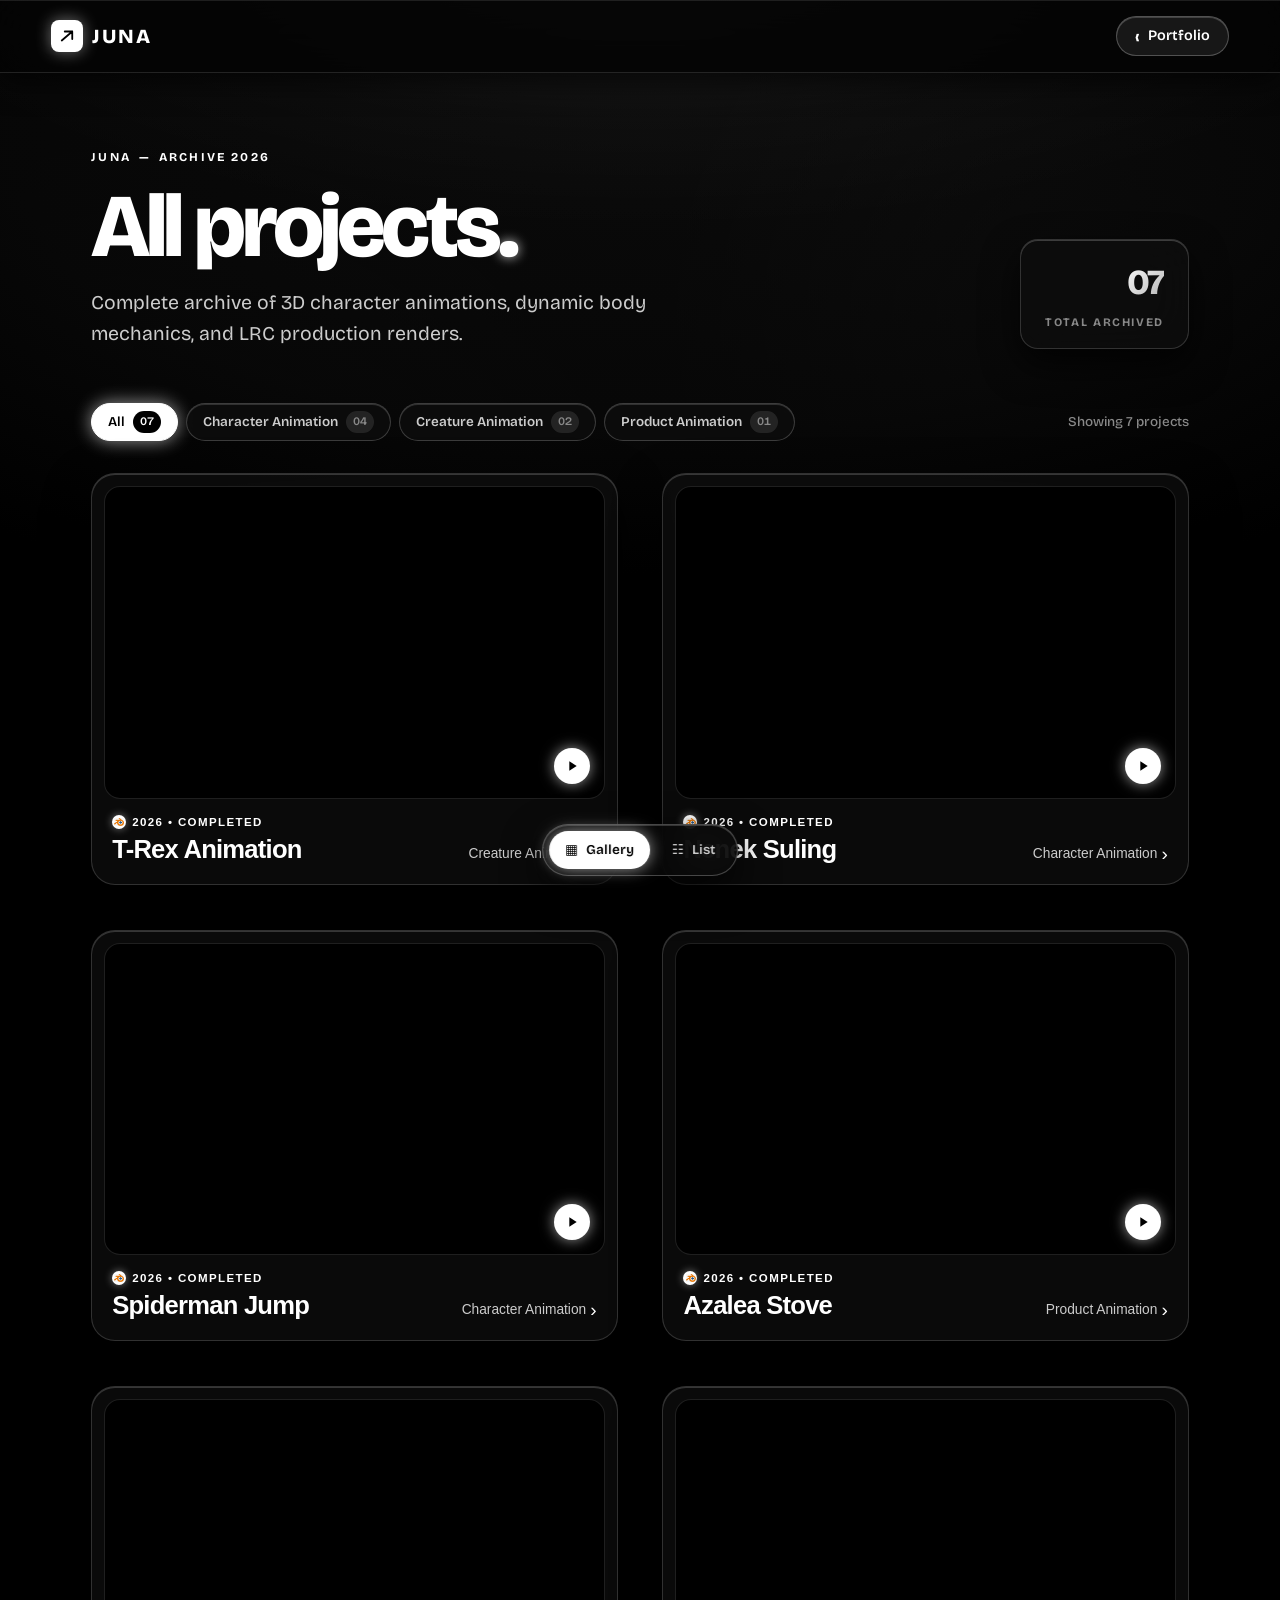
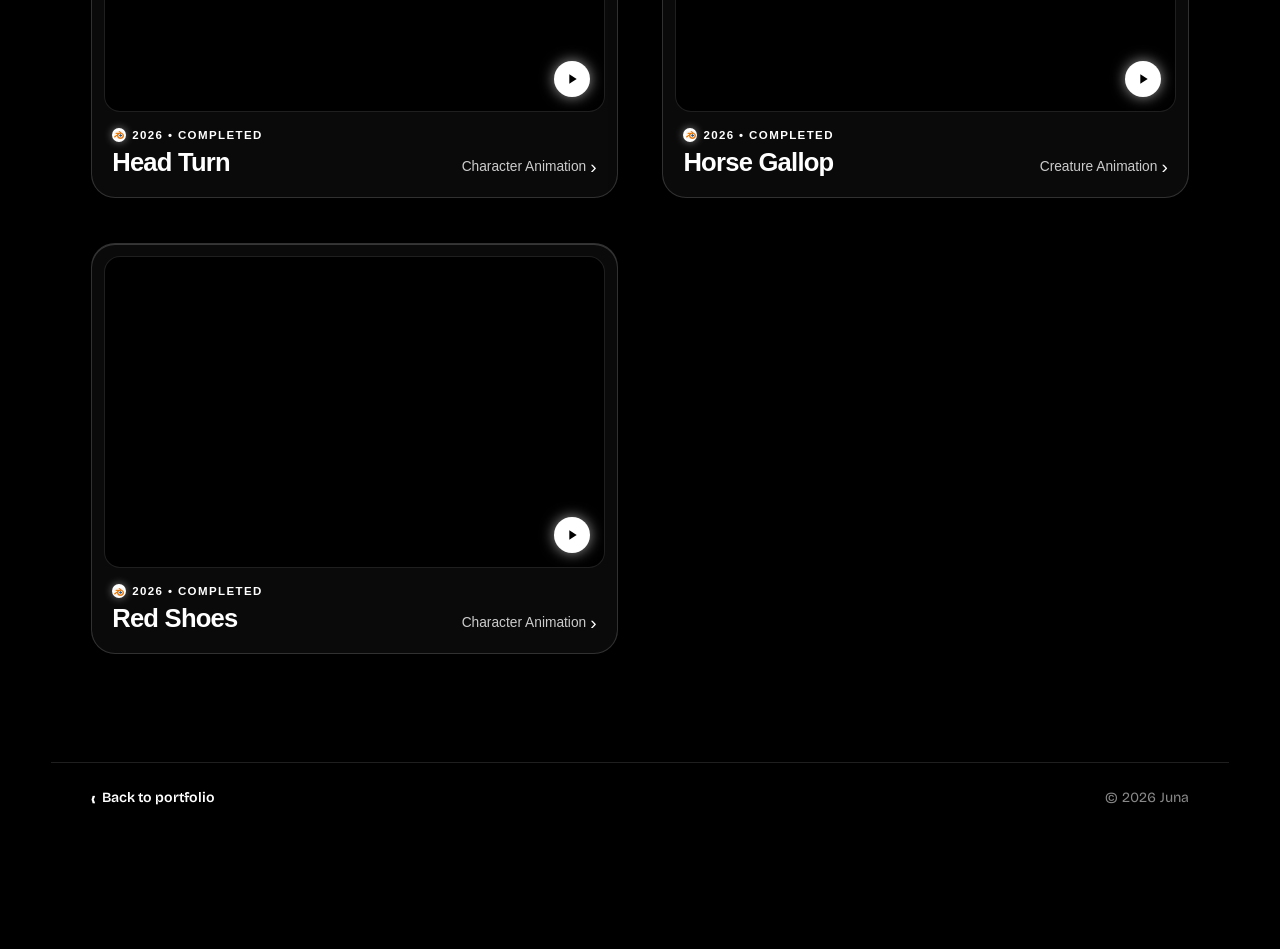
==== all-project.html @ 81e808f2 "Upload portfolio website" ====
<!DOCTYPE html>
<html lang="en">
<head>
<meta charset="utf-8">
<meta name="viewport" content="width=device-width, initial-scale=1, viewport-fit=cover">
<title>All Projects — Juna (3D Animator & LRC)</title>
<meta name="color-scheme" content="dark">
<meta name="description" content="Complete archive of 3D character animation and render projects by Juna.">
<link rel="icon" type="image/svg+xml" href="assets/favicon.svg">
<link rel="preconnect" href="https://fonts.googleapis.com">
<link rel="stylesheet" href="https://fonts.googleapis.com/css2?family=Bricolage+Grotesque:opsz,wght@12..96,300..800&display=swap">
<link rel="stylesheet" href="css/style.css">
<link rel="stylesheet" href="css/projects.css">
</head>
<body class="projects-page">
<nav class="archive-nav"><div class="wrap">
  <a class="logo" href="index.html">
    <span class="logo-mark" aria-hidden="true">
      <svg viewBox="0 0 24 24" width="18" height="18" fill="none" stroke="currentColor" stroke-width="2.4" stroke-linecap="round"><path d="M5 18L19 6M19 6H9M19 6V16"/></svg>
    </span>
    <span class="logo-text">JUNA</span>
  </a>
  <a class="archive-back" href="index.html#karya"><span class="back-arrow" aria-hidden="true">‹</span> Portfolio</a>
</div></nav>

<main class="archive-main wrap">
  <header class="archive-heading">
    <div class="archive-heading-copy">
      <p class="archive-eyebrow">JUNA <span>—</span> ARCHIVE 2026</p>
      <h1>All projects<span class="archive-period">.</span></h1>
      <p class="archive-description">Complete archive of 3D character animations, dynamic body mechanics, and LRC production renders.</p>
    </div>
    <p class="archive-total"><strong data-project-total>07</strong><span>TOTAL ARCHIVED</span></p>
  </header>

  <div class="project-toolbar">
    <div class="project-filters" role="group" aria-label="Filter projects">
      <button class="filter-option" type="button" data-filter="all" aria-pressed="true">All <span data-filter-count="all">07</span></button>
      <button class="filter-option" type="button" data-filter="character-animation" aria-pressed="false">Character Animation <span data-filter-count="character-animation">04</span></button>
      <button class="filter-option" type="button" data-filter="creature-animation" aria-pressed="false">Creature Animation <span data-filter-count="creature-animation">02</span></button>
      <button class="filter-option" type="button" data-filter="product-animation" aria-pressed="false">Product Animation <span data-filter-count="product-animation">01</span></button>
    </div>
    <p class="filter-result" aria-live="polite">Showing 7 projects</p>
  </div>

  <section class="project-gallery" aria-label="All projects">
    <button class="gallery-card art-one" type="button"
      data-title="T-Rex Animation" data-category="Creature Animation" data-year="2026" data-status="completed"
      data-description="A T-Rex creature animation study built without motion paths, emphasizing weight, momentum, and heavy creature locomotion."
      data-role="Creature Animation" data-video="assets/videos/Trex render.mp4" data-video-viewport="assets/videos/trex render viewport.mp4" data-source="">
      <span class="gallery-art" aria-hidden="true">
        <video class="gallery-video" src="assets/videos/Trex render.mp4" muted loop playsinline preload="metadata"></video>
        <span class="gallery-play-badge"><svg viewBox="0 0 24 24" width="16" height="16" fill="currentColor"><path d="M8 5v14l11-7z"/></svg></span>
      </span>
      <span class="gallery-card-info">
        <span class="gallery-card-number"><span class="status-dot"></span> 2026 &bull; COMPLETED</span>
        <span class="gallery-card-title">T-Rex Animation</span>
        <span class="gallery-card-type">Creature Animation <span class="card-arrow" aria-hidden="true">›</span></span>
      </span>
    </button>

    <button class="gallery-card art-two" type="button"
      data-title="Nenek Suling" data-category="Character Animation" data-year="2026" data-status="completed"
      data-description="A fully rendered character animation project featuring Nenek Suling, highlighting subtle musical performance, hand fingerings, and expressive facial staging."
      data-role="Character Animation" data-video="assets/videos/nenek render.mp4" data-video-viewport="assets/videos/nenek render viewport.mp4" data-source="">
      <span class="gallery-art" aria-hidden="true">
        <video class="gallery-video" src="assets/videos/nenek render.mp4" muted loop playsinline preload="metadata"></video>
        <span class="gallery-play-badge"><svg viewBox="0 0 24 24" width="16" height="16" fill="currentColor"><path d="M8 5v14l11-7z"/></svg></span>
      </span>
      <span class="gallery-card-info">
        <span class="gallery-card-number"><span class="status-dot"></span> 2026 &bull; COMPLETED</span>
        <span class="gallery-card-title">Nenek Suling</span>
        <span class="gallery-card-type">Character Animation <span class="card-arrow" aria-hidden="true">›</span></span>
      </span>
    </button>

    <button class="gallery-card art-three" type="button"
      data-title="Spiderman Jump" data-category="Character Animation" data-year="2026" data-status="completed"
      data-description="A dynamic character acrobatic sequence of Spiderman leaping through the air, focusing on apex suspension, anticipation, and high-impact landing arcs."
      data-role="Character Animation" data-video="assets/videos/spiderman render.mp4" data-video-viewport="assets/videos/spiderman render viewport.mp4" data-source="">
      <span class="gallery-art" aria-hidden="true">
        <video class="gallery-video" src="assets/videos/spiderman render.mp4" muted loop playsinline preload="metadata"></video>
        <span class="gallery-play-badge"><svg viewBox="0 0 24 24" width="16" height="16" fill="currentColor"><path d="M8 5v14l11-7z"/></svg></span>
      </span>
      <span class="gallery-card-info">
        <span class="gallery-card-number"><span class="status-dot"></span> 2026 &bull; COMPLETED</span>
        <span class="gallery-card-title">Spiderman Jump</span>
        <span class="gallery-card-type">Character Animation <span class="card-arrow" aria-hidden="true">›</span></span>
      </span>
    </button>

    <button class="gallery-card art-four" type="button"
      data-title="Azalea Stove" data-category="Product Animation" data-year="2026" data-status="completed"
      data-description="A cinematic product commercial animation for the Azalea stove, staged with dramatic studio lighting and premium material rendering."
      data-role="Product Animation &bull; Lighting" data-video="assets/videos/azalea kompor.mp4" data-video-viewport="" data-source="">
      <span class="gallery-art" aria-hidden="true">
        <video class="gallery-video" src="assets/videos/azalea kompor.mp4" muted loop playsinline preload="metadata"></video>
        <span class="gallery-play-badge"><svg viewBox="0 0 24 24" width="16" height="16" fill="currentColor"><path d="M8 5v14l11-7z"/></svg></span>
      </span>
      <span class="gallery-card-info">
        <span class="gallery-card-number"><span class="status-dot"></span> 2026 &bull; COMPLETED</span>
        <span class="gallery-card-title">Azalea Stove</span>
        <span class="gallery-card-type">Product Animation <span class="card-arrow" aria-hidden="true">›</span></span>
      </span>
    </button>

    <button class="gallery-card art-five" type="button"
      data-title="Head Turn" data-category="Character Animation" data-year="2026" data-status="completed"
      data-description="A stylized head-turn animation study focusing on eye darting, secondary facial motion, and natural anticipation."
      data-role="Character Animation" data-video="assets/videos/head turn.mp4" data-video-viewport="" data-source="">
      <span class="gallery-art" aria-hidden="true">
        <video class="gallery-video" src="assets/videos/head turn.mp4" muted loop playsinline preload="metadata"></video>
        <span class="gallery-play-badge"><svg viewBox="0 0 24 24" width="16" height="16" fill="currentColor"><path d="M8 5v14l11-7z"/></svg></span>
      </span>
      <span class="gallery-card-info">
        <span class="gallery-card-number"><span class="status-dot"></span> 2026 &bull; COMPLETED</span>
        <span class="gallery-card-title">Head Turn</span>
        <span class="gallery-card-type">Character Animation <span class="card-arrow" aria-hidden="true">›</span></span>
      </span>
    </button>

    <button class="gallery-card art-six" type="button"
      data-title="Horse Gallop" data-category="Creature Animation" data-year="2026" data-status="completed"
      data-description="A four-legged creature locomotion render of a galloping horse, examining footfall pacing, spine flexion, and muscle timing."
      data-role="Creature Animation" data-video="assets/videos/kuda render.mp4" data-video-viewport="" data-source="">
      <span class="gallery-art" aria-hidden="true">
        <video class="gallery-video" src="assets/videos/kuda render.mp4" muted loop playsinline preload="metadata"></video>
        <span class="gallery-play-badge"><svg viewBox="0 0 24 24" width="16" height="16" fill="currentColor"><path d="M8 5v14l11-7z"/></svg></span>
      </span>
      <span class="gallery-card-info">
        <span class="gallery-card-number"><span class="status-dot"></span> 2026 &bull; COMPLETED</span>
        <span class="gallery-card-title">Horse Gallop</span>
        <span class="gallery-card-type">Creature Animation <span class="card-arrow" aria-hidden="true">›</span></span>
      </span>
    </button>

    <button class="gallery-card art-seven" type="button"
      data-title="Red Shoes" data-category="Character Animation" data-year="2026" data-status="completed"
      data-description="A character performance animation of a girl in a red dress and shoes, polishing emotional posture, cloth drag, and weight shifts."
      data-role="Character Animation" data-video="assets/videos/red shoes.mp4" data-video-viewport="" data-source="">
      <span class="gallery-art" aria-hidden="true">
        <video class="gallery-video" src="assets/videos/red shoes.mp4" muted loop playsinline preload="metadata"></video>
        <span class="gallery-play-badge"><svg viewBox="0 0 24 24" width="16" height="16" fill="currentColor"><path d="M8 5v14l11-7z"/></svg></span>
      </span>
      <span class="gallery-card-info">
        <span class="gallery-card-number"><span class="status-dot"></span> 2026 &bull; COMPLETED</span>
        <span class="gallery-card-title">Red Shoes</span>
        <span class="gallery-card-type">Character Animation <span class="card-arrow" aria-hidden="true">›</span></span>
      </span>
    </button>
  </section>

  <section class="project-list" aria-label="Projects in list view">
    <button class="project-row" type="button"
      data-title="T-Rex Animation" data-category="Creature Animation" data-year="2026" data-status="completed"
      data-description="A T-Rex creature animation study built without motion paths, emphasizing weight, momentum, and heavy creature locomotion."
      data-role="Creature Animation" data-video="assets/videos/Trex render.mp4" data-video-viewport="assets/videos/trex render viewport.mp4" data-source="">
      <span class="project-info"><span class="project-title">T-Rex Animation</span><span class="project-subtitle"><span class="status-dot"></span>Creature Animation &bull; 2026 &bull; Completed</span></span>
      <span class="project-open" aria-hidden="true">›</span>
    </button>
    <button class="project-row" type="button"
      data-title="Nenek Suling" data-category="Character Animation" data-year="2026" data-status="completed"
      data-description="A fully rendered character animation project featuring Nenek Suling, highlighting subtle musical performance, hand fingerings, and expressive facial staging."
      data-role="Character Animation" data-video="assets/videos/nenek render.mp4" data-video-viewport="assets/videos/nenek render viewport.mp4" data-source="">
      <span class="project-info"><span class="project-title">Nenek Suling</span><span class="project-subtitle"><span class="status-dot"></span>Character Animation &bull; 2026 &bull; Completed</span></span>
      <span class="project-open" aria-hidden="true">›</span>
    </button>
    <button class="project-row" type="button"
      data-title="Spiderman Jump" data-category="Character Animation" data-year="2026" data-status="completed"
      data-description="A dynamic character acrobatic sequence of Spiderman leaping through the air, focusing on apex suspension, anticipation, and high-impact landing arcs."
      data-role="Character Animation" data-video="assets/videos/spiderman render.mp4" data-video-viewport="assets/videos/spiderman render viewport.mp4" data-source="">
      <span class="project-info"><span class="project-title">Spiderman Jump</span><span class="project-subtitle"><span class="status-dot"></span>Character Animation &bull; 2026 &bull; Completed</span></span>
      <span class="project-open" aria-hidden="true">›</span>
    </button>
    <button class="project-row" type="button"
      data-title="Azalea Stove" data-category="Product Animation" data-year="2026" data-status="completed"
      data-description="A cinematic product commercial animation for the Azalea stove, staged with dramatic studio lighting and premium material rendering."
      data-role="Product Animation &bull; Lighting" data-video="assets/videos/azalea kompor.mp4" data-video-viewport="" data-source="">
      <span class="project-info"><span class="project-title">Azalea Stove</span><span class="project-subtitle"><span class="status-dot"></span>Product Animation &bull; 2026 &bull; Completed</span></span>
      <span class="project-open" aria-hidden="true">›</span>
    </button>
    <button class="project-row" type="button"
      data-title="Head Turn" data-category="Character Animation" data-year="2026" data-status="completed"
      data-description="A stylized head-turn animation study focusing on eye darting, secondary facial motion, and natural anticipation."
      data-role="Character Animation" data-video="assets/videos/head turn.mp4" data-video-viewport="" data-source="">
      <span class="project-info"><span class="project-title">Head Turn</span><span class="project-subtitle"><span class="status-dot"></span>Character Animation &bull; 2026 &bull; Completed</span></span>
      <span class="project-open" aria-hidden="true">›</span>
    </button>
    <button class="project-row" type="button"
      data-title="Horse Gallop" data-category="Creature Animation" data-year="2026" data-status="completed"
      data-description="A four-legged creature locomotion render of a galloping horse, examining footfall pacing, spine flexion, and muscle timing."
      data-role="Creature Animation" data-video="assets/videos/kuda render.mp4" data-video-viewport="" data-source="">
      <span class="project-info"><span class="project-title">Horse Gallop</span><span class="project-subtitle"><span class="status-dot"></span>Creature Animation &bull; 2026 &bull; Completed</span></span>
      <span class="project-open" aria-hidden="true">›</span>
    </button>
    <button class="project-row" type="button"
      data-title="Red Shoes" data-category="Character Animation" data-year="2026" data-status="completed"
      data-description="A character performance animation of a girl in a red dress and shoes, polishing emotional posture, cloth drag, and weight shifts."
      data-role="Character Animation" data-video="assets/videos/red shoes.mp4" data-video-viewport="" data-source="">
      <span class="project-info"><span class="project-title">Red Shoes</span><span class="project-subtitle"><span class="status-dot"></span>Character Animation &bull; 2026 &bull; Completed</span></span>
      <span class="project-open" aria-hidden="true">›</span>
    </button>
  </section>

  <footer class="archive-footer">
    <a href="index.html"><span class="back-arrow" aria-hidden="true">‹</span> Back to portfolio</a>
    <span>&copy; 2026 Juna</span>
  </footer>
</main>

<div class="view-switch" role="group" aria-label="Project view">
  <button type="button" class="view-option" data-view="gallery" aria-pressed="true" aria-label="Gallery view"><span aria-hidden="true">▦</span><span>Gallery</span></button>
  <button type="button" class="view-option" data-view="list" aria-pressed="false" aria-label="List view"><span aria-hidden="true">☷</span><span>List</span></button>
</div>

<dialog class="project-dialog" aria-labelledby="dialog-title">
  <div class="dialog-shell">
    <div class="dialog-topbar">
      <span class="dialog-label"><span class="status-dot"></span> PROJECT DETAILS</span>
      <button class="dialog-close" type="button" aria-label="Close project details">Close <span aria-hidden="true">×</span></button>
    </div>
    <div class="dialog-art" aria-label="Project artwork">
      <div class="dialog-view-toggle" role="group" aria-label="Preview render type" hidden>
        <button class="dialog-view-option" type="button" data-render-view="final" aria-pressed="true">Final render</button>
        <button class="dialog-view-option" type="button" data-render-view="viewport" aria-pressed="false">Viewport</button>
      </div>
      <video class="dialog-video" controls playsinline hidden></video>
      <img class="dialog-image" alt="" hidden>
      <div class="dialog-art-placeholder"><span>ARTWORK<br>PREVIEW</span></div>
    </div>
    <div class="dialog-content">
      <div>
        <p class="dialog-meta"></p>
        <h2 id="dialog-title"></h2>
        <p class="dialog-description"></p>
      </div>
      <div class="dialog-role-wrap"><span>ROLE / FOCUS</span><p class="dialog-role"></p></div>
    </div>
    <div class="dialog-actions">
      <a class="btn dialog-source" href="" target="_blank" rel="noopener noreferrer" hidden>View source <span aria-hidden="true">↗</span></a>
      <span class="dialog-source-unavailable">Source file private / NDA</span>
    </div>
  </div>
</dialog>

<script src="js/projects.js"></script>
</body>
</html>
---- css/style.css ----
/* ==========================================================================
   DESIGN SYSTEM & COLOR PALETTE — MONOCHROME BLACK & PURE WHITE
   ========================================================================== */

:root {
  /* Core Canvas — Deep Pure Black & Charcoal Surfaces */
  --bg-deep: #000000;
  --bg-base: #060606;
  --bg-surface: #0c0c0c;
  --bg-elevated: #141414;

  /* High-Contrast Whites */
  --fg: #ffffff;
  --fg-ice: #f4f4f4;
  --fg-soft: #cccccc;
  --mute: #888888;
  --mute-dim: #444444;

  /* Glassmorphism & Crisp White Borders */
  --card-bg: rgba(14, 14, 14, 0.75);
  --card-hover: rgba(22, 22, 22, 0.88);
  --card-border: rgba(255, 255, 255, 0.16);
  --card-border-hover: rgba(255, 255, 255, 0.65);
  --line: rgba(255, 255, 255, 0.12);
  --line-strong: rgba(255, 255, 255, 0.3);
  --glass-blur: blur(20px);

  /* Primary Accent — Pure White & Obsidian Inversion */
  --primary: #ffffff;
  --primary-fg: #000000;
  --primary-hover: #e0e0e0;
  --white-glow: rgba(255, 255, 255, 0.5);

  box-sizing: border-box;
  padding-top: env(safe-area-inset-top, 0px);
  padding-bottom: env(safe-area-inset-bottom, 0px);
  color-scheme: dark;
}

html {
  scroll-padding-top: env(safe-area-inset-top, 0px);
  scroll-behavior: smooth;
  background-color: var(--bg-deep);
}

*, *::before, *::after {
  box-sizing: inherit;
  margin: 0;
}

body {
  background-color: #000000;
  background-image: 
    /* Ambient white radiance at top */
    radial-gradient(ellipse 85% 45% at 50% -8%, rgba(255, 255, 255, 0.12) 0%, rgba(255, 255, 255, 0.02) 48%, transparent 75%),
    /* Controlled deep graphite depth */
    radial-gradient(ellipse 90% 60% at 50% 15%, rgba(24, 24, 24, 0.4) 0%, rgba(8, 8, 8, 0.85) 55%, #000000 92%),
    /* Clean white ambient side flares */
    radial-gradient(circle at 82% 28%, rgba(255, 255, 255, 0.04) 0%, transparent 35%),
    radial-gradient(circle at 18% 68%, rgba(255, 255, 255, 0.03) 0%, transparent 40%);
  background-attachment: fixed;
  color: var(--fg);
  font-family: "Bricolage Grotesque", system-ui, -apple-system, "Segoe UI", Roboto, sans-serif;
  line-height: 1.55;
  overflow-x: hidden;
  -webkit-font-smoothing: antialiased;
}

a {
  color: inherit;
  text-decoration: none;
}

:focus-visible {
  outline: 2px solid #ffffff;
  outline-offset: 4px;
  border-radius: 6px;
}

.wrap {
  max-width: 1280px;
  margin: 0 auto;
  padding: 0 clamp(20px, 4vw, 52px);
}

body::before {
  content: "";
  position: fixed;
  inset: 0 0 auto;
  height: env(safe-area-inset-top, 0px);
  background: var(--bg-deep);
  z-index: 60;
}

/* ==========================================================================
   NAVIGATION BAR
   ========================================================================== */

nav {
  position: fixed;
  top: env(safe-area-inset-top, 0px);
  left: 0;
  right: 0;
  z-index: 50;
  padding: 18px 0;
  transition: background .35s ease, border-color .35s ease, padding .3s ease;
  border-bottom: 1px solid transparent;
}

nav.solid {
  background: rgba(4, 4, 4, 0.88);
  backdrop-filter: var(--glass-blur);
  -webkit-backdrop-filter: var(--glass-blur);
  border-color: var(--line);
  padding: 14px 0;
  box-shadow: 0 8px 30px rgba(0, 0, 0, 0.7), inset 0 1px 0 rgba(255, 255, 255, 0.1);
}

nav .wrap {
  display: flex;
  align-items: center;
  justify-content: space-between;
  gap: 20px;
}

.brand {
  display: flex;
  align-items: center;
  gap: 12px;
}

.logo {
  display: inline-flex;
  align-items: center;
  gap: 9px;
  font-weight: 800;
  font-size: 1.25rem;
  letter-spacing: .08em;
  color: #fff;
  transition: transform .2s ease, text-shadow .2s ease;
}

.logo:hover {
  text-shadow: 0 0 18px var(--white-glow);
  transform: scale(1.02);
}

.logo-mark {
  display: inline-flex;
  align-items: center;
  justify-content: center;
  width: 32px;
  height: 32px;
  border-radius: 8px;
  background: #ffffff;
  color: #000000;
  box-shadow: 0 0 16px rgba(255, 255, 255, 0.45);
}

.nav-taglines {
  display: flex;
  align-items: center;
  gap: 10px;
  font-size: .84rem;
  letter-spacing: .05em;
  color: var(--mute);
  text-transform: uppercase;
  font-weight: 600;
}

.nav-taglines .sep {
  color: #ffffff;
  opacity: .5;
}

.links {
  display: flex;
  align-items: center;
  gap: 24px;
  font-size: .94rem;
  font-weight: 500;
  color: var(--fg-soft);
}

.links a {
  display: inline-flex;
  align-items: center;
  gap: 4px;
  padding: 6px 4px;
  transition: color .2s, transform .2s;
}

.links a:hover {
  color: #fff;
  transform: translateY(-1px);
}

.nav-arrow {
  color: #ffffff;
  opacity: .75;
  font-size: 1.15rem;
  line-height: 1;
  transition: transform .2s ease, opacity .2s;
}

.links a:hover .nav-arrow {
  transform: translateX(3px);
  opacity: 1;
}

/* Base Pill Button */
.btn {
  display: inline-flex;
  align-items: center;
  justify-content: center;
  gap: 8px;
  padding: 10px 22px;
  border-radius: 999px;
  border: 1px solid var(--card-border);
  background: rgba(255, 255, 255, 0.08);
  backdrop-filter: blur(12px);
  -webkit-backdrop-filter: blur(12px);
  font-weight: 600;
  font-size: .92rem;
  color: #fff;
  cursor: pointer;
  box-shadow: inset 0 1px 0 rgba(255, 255, 255, 0.2);
  transition: all .25s cubic-bezier(.2, .8, .2, 1);
}

.btn:hover {
  background: #ffffff;
  border-color: #ffffff;
  color: #000000;
  box-shadow: 0 0 20px rgba(255, 255, 255, 0.5);
  transform: translateY(-2px);
}

.btn.solid {
  background: #ffffff;
  border: 1px solid #ffffff;
  color: #000000;
  font-weight: 700;
  box-shadow: 0 4px 18px rgba(255, 255, 255, 0.35);
}

.btn.solid:hover {
  background: #e4e4e4;
  border-color: #ffffff;
  color: #000000;
  box-shadow: 0 0 26px rgba(255, 255, 255, 0.7);
}

.btn-arrow {
  font-size: 1.15rem;
  line-height: 1;
  color: inherit;
  transition: transform .2s ease;
}

.btn:hover .btn-arrow {
  transform: translateX(4px);
}

/* Contact Nav Button */
.btn.contact-btn {
  background: #ffffff;
  border: 1px solid #ffffff;
  color: #000000;
  font-weight: 700;
  box-shadow: 0 4px 16px rgba(255, 255, 255, 0.3);
}

.btn.contact-btn:hover {
  background: #e6e6e6;
  border-color: #ffffff;
  color: #000000;
  box-shadow: 0 0 22px rgba(255, 255, 255, 0.7);
}

@media(max-width: 900px) {
  .nav-taglines { display: none; }
}

@media(max-width: 760px) {
  .links { display: none; }
  .btn.contact-btn { padding: 8px 16px; font-size: .85rem; }
}

/* ==========================================================================
   HERO SECTION — HIGH-CONTRAST MONOCHROME WITH FULL WHITE TITLE
   ========================================================================== */

.hero {
  min-height: 100svh;
  display: flex;
  align-items: center;
  position: relative;
  padding: 130px 0 80px;
  overflow: hidden;
}

/* Ambient Monochrome Glow & White Speed Streaks */
.hero-backdrop {
  position: absolute;
  inset: 0;
  pointer-events: none;
  z-index: 1;
  overflow: hidden;
}

.hero-radial-glow {
  position: absolute;
  top: 15%;
  left: 35%;
  width: 55vw;
  height: 55vw;
  max-width: 750px;
  max-height: 750px;
  border-radius: 50%;
  background: radial-gradient(circle, rgba(255, 255, 255, 0.08) 0%, rgba(40, 40, 40, 0.15) 38%, transparent 70%);
  filter: blur(45px);
  transform: translate(-30%, -20%);
  animation: heroGlowPulse 8s ease-in-out infinite alternate;
}

@keyframes heroGlowPulse {
  0% { transform: translate(-30%, -20%) scale(0.95); opacity: 0.8; }
  100% { transform: translate(-25%, -15%) scale(1.1); opacity: 1; }
}

.hero-motion-streak {
  position: absolute;
  border-radius: 999px;
  pointer-events: none;
}

.streak-a {
  top: 25%;
  left: -10%;
  width: 120%;
  height: 130px;
  transform: rotate(-10deg);
  background: linear-gradient(90deg, transparent, rgba(255, 255, 255, 0.28), rgba(255, 255, 255, 0.08), transparent);
  filter: blur(14px);
  opacity: .6;
}

.streak-b {
  bottom: 22%;
  left: -5%;
  width: 110%;
  height: 80px;
  transform: rotate(-6deg);
  background: linear-gradient(90deg, transparent, rgba(255, 255, 255, 0.2), rgba(255, 255, 255, 0.05), transparent);
  filter: blur(10px);
  opacity: .45;
}

.hero-wrap {
  position: relative;
  z-index: 3;
  width: 100%;
  display: grid;
  grid-template-columns: minmax(0, 1.25fr) minmax(0, .85fr);
  gap: clamp(30px, 5vw, 64px);
  align-items: center;
}

/* Left Hero Glass Card */
.hero-card {
  position: relative;
  border: 1px solid var(--card-border);
  background: var(--card-bg);
  backdrop-filter: var(--glass-blur);
  -webkit-backdrop-filter: var(--glass-blur);
  border-radius: 28px;
  padding: clamp(28px, 4.5vw, 48px);
  box-shadow: 0 24px 60px rgba(0, 0, 0, 0.85), inset 0 1px 0 rgba(255, 255, 255, 0.22);
}

.hero-eyebrow {
  display: inline-flex;
  align-items: center;
  gap: 10px;
  font-size: .78rem;
  font-weight: 700;
  letter-spacing: .16em;
  color: #ffffff;
  text-transform: uppercase;
  margin-bottom: 20px;
  padding: 6px 14px;
  border-radius: 999px;
  background: rgba(255, 255, 255, 0.08);
  border: 1px solid rgba(255, 255, 255, 0.25);
  box-shadow: inset 0 1px 0 rgba(255, 255, 255, 0.18);
}

.pulse-dot,
.status-indicator,
.status-dot,
.blender-icon {
  display: inline-block;
  width: 17px;
  height: 17px;
  border-radius: 50%;
  background-color: #ffffff;
  background-image: url('../assets/images/profile/blender-logo.jpeg');
  background-size: 80% auto;
  background-position: center;
  background-repeat: no-repeat;
  border: 1px solid rgba(255, 255, 255, 0.6);
  box-shadow: 0 0 10px rgba(255, 255, 255, 0.45);
  vertical-align: middle;
  flex-shrink: 0;
}

.pulse-dot {
  width: 18px;
  height: 18px;
  animation: pulseBlender 2.6s infinite ease-in-out;
}

@keyframes pulseBlender {
  0%, 100% { transform: scale(1); box-shadow: 0 0 8px rgba(255, 255, 255, 0.4); }
  50% { transform: scale(1.15); box-shadow: 0 0 16px rgba(255, 255, 255, 0.85); }
}

/* Main Hero Title — FULL PURE WHITE (No blue gradient!) */
h1.hero-heading,
.hero-title {
  font-size: clamp(2.4rem, 5.2vw, 4.6rem);
  font-weight: 800;
  line-height: 1.05;
  letter-spacing: -.045em;
  color: #ffffff !important;
  margin-bottom: 18px;
}

.hero-title .row {
  display: block;
  overflow: hidden;
  padding-bottom: .06em;
}

.hero-title .row span {
  display: inline-block;
  color: #ffffff !important;
  transform: translateY(110%);
  animation: rise 1.1s cubic-bezier(.2, .8, .15, 1) forwards;
}

.hero-title .row:nth-child(2) span {
  animation-delay: .12s;
  color: #ffffff !important;
}

.hero-title .row:nth-child(3) span {
  animation-delay: .24s;
  color: #ffffff !important;
  background: none !important;
  -webkit-text-fill-color: #ffffff !important;
}

@keyframes rise {
  to { transform: none; }
}

.hero .tag {
  margin: 0 0 28px;
  font-size: clamp(1.02rem, 1.4vw, 1.18rem);
  line-height: 1.6;
  color: var(--fg-ice);
  opacity: 0;
  animation: fade 1s .6s forwards;
}

.hero-cta {
  display: flex;
  align-items: center;
  gap: 14px;
  flex-wrap: wrap;
  margin-bottom: 24px;
  opacity: 0;
  animation: fade 1s .8s forwards;
}

.btn-glow {
  background: #ffffff;
  border: 1px solid #ffffff;
  color: #000000;
  font-weight: 700;
  box-shadow: 0 4px 20px rgba(255, 255, 255, 0.4);
}

.btn-glow:hover {
  background: #e4e4e4;
  color: #000000;
  box-shadow: 0 0 26px rgba(255, 255, 255, 0.7);
}

.btn-glass {
  background: rgba(255, 255, 255, 0.08);
  border: 1px solid var(--line-strong);
  color: #fff;
  box-shadow: inset 0 1px 0 rgba(255, 255, 255, 0.18);
}

.btn-glass:hover {
  background: #ffffff;
  border-color: #ffffff;
  color: #000000;
  box-shadow: 0 0 20px rgba(255, 255, 255, 0.5);
}

.hero-meta {
  display: flex;
  align-items: center;
  gap: 10px;
  font-size: .86rem;
  color: var(--mute);
  opacity: 0;
  animation: fade 1s 1s forwards;
}

.status-indicator {
  width: 16px;
  height: 16px;
  margin-right: 6px;
}

@keyframes fade {
  to { opacity: 1; }
}

/* Right Floating Feature Video Preview Card */
.hero-widget {
  position: relative;
  z-index: 2;
  border-radius: 24px;
  padding: 10px;
  border: 1px solid var(--card-border);
  background: rgba(12, 12, 12, 0.82);
  backdrop-filter: var(--glass-blur);
  -webkit-backdrop-filter: var(--glass-blur);
  box-shadow: 0 24px 50px rgba(0, 0, 0, 0.85), inset 0 1px 0 rgba(255, 255, 255, 0.22);
  transition: transform .4s cubic-bezier(.2, .8, .2, 1), border-color .3s;
}

.hero-widget:hover {
  transform: translateY(-6px);
  border-color: var(--card-border-hover);
  box-shadow: 0 28px 60px rgba(0, 0, 0, 0.95), 0 0 30px rgba(255, 255, 255, 0.16);
}

.hero-widget-frame {
  display: flex;
  flex-direction: column;
  gap: 12px;
}

.hero-widget-media {
  position: relative;
  aspect-ratio: 16/10;
  border-radius: 16px;
  overflow: hidden;
  background: #000000;
  border: 1px solid rgba(255, 255, 255, 0.14);
}

.hero-widget-video {
  width: 100%;
  height: 100%;
  object-fit: cover;
  display: block;
}

.hero-widget-play {
  position: absolute;
  left: 50%;
  top: 50%;
  transform: translate(-50%, -50%);
  width: 48px;
  height: 48px;
  border-radius: 50%;
  background: #ffffff;
  border: 1px solid #ffffff;
  color: #000000;
  display: grid;
  place-items: center;
  box-shadow: 0 0 20px rgba(255, 255, 255, 0.6);
  pointer-events: none;
  transition: transform .3s ease, box-shadow .3s ease;
}

.hero-widget:hover .hero-widget-play {
  transform: translate(-50%, -50%) scale(1.15);
  box-shadow: 0 0 30px rgba(255, 255, 255, 0.9);
}

.hero-widget-tag {
  position: absolute;
  top: 12px;
  left: 12px;
  background: rgba(0, 0, 0, 0.88);
  border: 1px solid rgba(255, 255, 255, 0.35);
  border-radius: 999px;
  padding: 4px 10px;
  font-size: .66rem;
  font-weight: 700;
  letter-spacing: .12em;
  color: #ffffff;
  box-shadow: 0 2px 8px rgba(0, 0, 0, 0.5);
}

.hero-widget-bottom {
  display: flex;
  align-items: center;
  justify-content: space-between;
  gap: 12px;
  padding: 4px 8px 6px;
}

.hero-widget-copy strong {
  display: block;
  font-size: 1.05rem;
  color: #fff;
  letter-spacing: -.02em;
}

.hero-widget-copy small {
  display: block;
  font-size: .8rem;
  color: var(--mute);
  margin-top: 2px;
}

.hero-widget-action {
  display: inline-flex;
  align-items: center;
  gap: 6px;
  font-size: .88rem;
  font-weight: 600;
  color: #000000;
  padding: 8px 16px;
  border-radius: 999px;
  border: 1px solid #ffffff;
  background: #ffffff;
  box-shadow: 0 0 16px rgba(255, 255, 255, 0.35);
  transition: all .25s ease;
}

.hero-widget-action:hover {
  background: #e4e4e4;
  box-shadow: 0 0 22px rgba(255, 255, 255, 0.7);
}

.hero-widget-action .action-arrow {
  color: #000000;
  font-size: 1.1rem;
}

@media(max-width: 980px) {
  .hero-wrap {
    grid-template-columns: 1fr;
    gap: 32px;
  }
  .hero-widget {
    max-width: 520px;
    margin: 0 auto;
    width: 100%;
  }
}

/* ==========================================================================
   3D MONOCHROME / SILVER CRYSTAL & ORB ARTIFACTS
   ========================================================================== */

.scene {
  position: absolute;
  right: clamp(-140px, -5vw, -30px);
  top: 50%;
  width: min(38vw, 380px);
  aspect-ratio: 1;
  translate: 0 -50%;
  perspective: 1000px;
  z-index: 2;
  opacity: .3;
  animation: fade 1.6s .5s forwards;
  pointer-events: none;
}

.scene-left {
  left: clamp(-160px, -6vw, -40px);
  right: auto;
  width: min(32vw, 320px);
  opacity: .24;
}

.artifact {
  position: absolute;
  inset: 0;
  transform-style: preserve-3d;
  transform: rotateX(var(--tilt-y, 0deg)) rotateY(var(--tilt-x, 0deg));
  transition: transform .18s cubic-bezier(.2, .7, .2, 1);
}

.artifact-aura {
  position: absolute;
  inset: 20%;
  border-radius: 50%;
  background: radial-gradient(circle, rgba(255, 255, 255, 0.22), rgba(255, 255, 255, 0.05) 45%, transparent 72%);
  filter: blur(20px);
  transform: translateZ(-35px) scale(1.35);
}

.artifact-orb {
  position: absolute;
  left: 50%;
  top: 50%;
  width: 35%;
  aspect-ratio: 1;
  border: 1px solid rgba(255, 255, 255, 0.7);
  border-radius: 50%;
  transform: translate(-50%, -50%) translateZ(32px);
  background: radial-gradient(circle at 34% 28%, #ffffff 0, #e8e8e8 10%, #aaaaaa 25%, #444444 55%, #181818 78%, #050505 92%);
  box-shadow: inset -16px -12px 30px rgba(0, 0, 0, 0.9), inset 5px 5px 14px rgba(255, 255, 255, 0.6), 0 0 35px rgba(255, 255, 255, 0.35);
}

.artifact-ring {
  position: absolute;
  left: 50%;
  top: 50%;
  width: 78%;
  height: 34%;
  border: 1px solid rgba(255, 255, 255, 0.45);
  border-radius: 50%;
  box-shadow: 0 0 16px rgba(255, 255, 255, 0.25);
  transform-style: preserve-3d;
}

.artifact-ring i {
  position: absolute;
  left: 50%;
  top: -4px;
  width: 9px;
  height: 9px;
  border-radius: 50%;
  background: #ffffff;
  box-shadow: 0 0 12px 4px rgba(255, 255, 255, 0.9);
}

.ring-one { transform: translate(-50%, -50%) rotateX(66deg) rotateY(-22deg) translateZ(12px); }
.ring-two { width: 88%; height: 42%; border-color: rgba(255, 255, 255, 0.35); transform: translate(-50%, -50%) rotateX(62deg) rotateY(35deg) rotateZ(52deg) translateZ(-5px); }
.ring-two i { top: auto; bottom: -4px; left: 28%; width: 6px; height: 6px; background: #ffffff; }
.ring-three { width: 66%; height: 28%; border-color: rgba(255, 255, 255, 0.3); transform: translate(-50%, -50%) rotateX(74deg) rotateY(-12deg) rotateZ(-48deg) translateZ(24px); }
.ring-three i { left: auto; right: 17%; top: auto; bottom: 1px; width: 5px; height: 5px; background: #fff; }

.crystal {
  position: absolute;
  left: 50%;
  top: 50%;
  width: 44%;
  aspect-ratio: .78;
  transform: translate(-50%, -50%) rotate(-12deg);
  filter: drop-shadow(0 0 24px rgba(255, 255, 255, 0.3));
  animation: crystalFloat 7s ease-in-out infinite;
}

.crystal-face {
  position: absolute;
  inset: 0;
  clip-path: polygon(50% 0, 100% 28%, 82% 82%, 50% 100%, 18% 82%, 0 28%);
  background: linear-gradient(145deg, rgba(255, 255, 255, 0.3), rgba(20, 20, 20, 0.2) 55%, rgba(255, 255, 255, 0.18));
}

.face-one { clip-path: polygon(50% 0, 50% 50%, 0 28%); background: linear-gradient(145deg, rgba(255, 255, 255, 0.75), rgba(180, 180, 180, 0.2)); }
.face-two { clip-path: polygon(50% 0, 100% 28%, 50% 50%); background: linear-gradient(135deg, rgba(255, 255, 255, 0.45), rgba(40, 40, 40, 0.12)); }
.face-three { clip-path: polygon(0 28%, 50% 50%, 18% 82%); background: linear-gradient(135deg, rgba(255, 255, 255, 0.35), rgba(30, 30, 30, 0.1)); }
.face-four { clip-path: polygon(100% 28%, 50% 50%, 82% 82%); background: linear-gradient(135deg, rgba(255, 255, 255, 0.35), rgba(20, 20, 20, 0.1)); }

.crystal-core {
  position: absolute;
  left: 50%;
  top: 53%;
  width: 12%;
  aspect-ratio: 1;
  transform: translate(-50%, -50%);
  border-radius: 50%;
  background: #ffffff;
  box-shadow: 0 0 14px 6px rgba(255, 255, 255, 0.9), 0 0 50px 16px rgba(255, 255, 255, 0.3);
}

@keyframes crystalFloat {
  0%, 100% { translate: 0 0; rotate: -2deg; }
  50% { translate: 0 -12px; rotate: 2deg; }
}

@media(max-width: 760px) {
  .scene { display: none; }
}

/* ==========================================================================
   GLOBAL SECTION STYLES & LABELS
   ========================================================================== */

section {
  padding: clamp(80px, 11vw, 150px) 0;
  position: relative;
  z-index: 3;
}

.section-label {
  display: inline-flex;
  align-items: center;
  gap: 8px;
  font-size: .75rem;
  font-weight: 700;
  letter-spacing: .16em;
  color: #ffffff;
  text-transform: uppercase;
  margin-bottom: 12px;
}

.label-dash {
  display: inline-block;
  width: 14px;
  height: 2px;
  background: #ffffff;
  border-radius: 2px;
  box-shadow: 0 0 8px rgba(255, 255, 255, 0.75);
}

h2 {
  font-size: clamp(2.2rem, 5.5vw, 4.2rem);
  font-weight: 800;
  letter-spacing: -.04em;
  line-height: 1.05;
  color: #fff;
}

.rv {
  opacity: 0;
  transform: translateY(30px);
  transition: opacity .8s cubic-bezier(.2, .8, .2, 1), transform .8s cubic-bezier(.2, .8, .2, 1);
}

.rv.in {
  opacity: 1;
  transform: none;
}

/* ==========================================================================
   ABOUT ME SECTION
   ========================================================================== */

.about {
  display: grid;
  grid-template-columns: minmax(0, .8fr) minmax(0, 1.2fr);
  gap: clamp(30px, 6vw, 80px);
  align-items: start;
  border: 1px solid var(--card-border);
  background: var(--card-bg);
  backdrop-filter: var(--glass-blur);
  -webkit-backdrop-filter: var(--glass-blur);
  border-radius: 28px;
  padding: clamp(30px, 5vw, 64px);
  box-shadow: 0 20px 50px rgba(0, 0, 0, 0.8), inset 0 1px 0 rgba(255, 255, 255, 0.2);
}

.about-intro h2 {
  margin-top: 6px;
}

.about-content .lead-para {
  font-size: clamp(1.15rem, 1.8vw, 1.35rem);
  color: #fff;
  line-height: 1.6;
}

.about-content p {
  font-size: clamp(1rem, 1.5vw, 1.12rem);
  color: var(--fg-soft);
  line-height: 1.65;
}

.about-content p + p {
  margin-top: 1.2em;
}

.about-content b {
  color: #fff;
  font-weight: 700;
}

.about-chips {
  display: flex;
  flex-wrap: wrap;
  gap: 10px;
  margin-top: 32px;
}

.chip {
  padding: 6px 14px;
  border-radius: 999px;
  font-size: .82rem;
  font-weight: 600;
  color: #ffffff;
  background: rgba(255, 255, 255, 0.08);
  border: 1px solid rgba(255, 255, 255, 0.25);
  box-shadow: inset 0 1px 0 rgba(255, 255, 255, 0.18);
  transition: all .2s ease;
}

.chip:hover {
  background: #ffffff;
  border-color: #ffffff;
  color: #000000;
  box-shadow: 0 0 18px rgba(255, 255, 255, 0.6);
  transform: translateY(-2px);
}

@media(max-width: 820px) {
  .about {
    grid-template-columns: 1fr;
    gap: 24px;
  }
}

/* ==========================================================================
   SELECTED WORK / PROJECTS SECTION
   ========================================================================== */

.head {
  display: flex;
  justify-content: space-between;
  align-items: flex-end;
  gap: 20px;
  flex-wrap: wrap;
  margin-bottom: 48px;
}

.head p {
  color: var(--mute);
  max-width: 44ch;
  margin-top: 8px;
  font-size: 1.05rem;
}

.project-archive-link {
  flex-shrink: 0;
  background: #ffffff;
  border: 1px solid #ffffff;
  color: #000000;
  font-weight: 700;
  box-shadow: 0 0 18px rgba(255, 255, 255, 0.35);
}

.project-archive-link:hover {
  background: #e4e4e4;
  color: #000000;
  box-shadow: 0 0 24px rgba(255, 255, 255, 0.7);
}

.selected-project-grid {
  display: grid;
  grid-template-columns: repeat(3, minmax(0, 1fr));
  gap: 24px;
}

.selected-project {
  display: block;
  min-width: 0;
  color: var(--fg);
  border-radius: 20px;
  border: 1px solid var(--card-border);
  background: var(--card-bg);
  backdrop-filter: var(--glass-blur);
  -webkit-backdrop-filter: var(--glass-blur);
  padding: 12px;
  transition: all .35s cubic-bezier(.2, .8, .2, 1);
  box-shadow: 0 16px 36px rgba(0, 0, 0, 0.8), inset 0 1px 0 rgba(255, 255, 255, 0.18);
}

.selected-project:hover {
  transform: translateY(-8px);
  border-color: var(--card-border-hover);
  box-shadow: 0 24px 50px rgba(0, 0, 0, 0.95), 0 0 25px rgba(255, 255, 255, 0.2);
}

.selected-project-art {
  position: relative;
  display: flex;
  align-items: flex-end;
  justify-content: space-between;
  aspect-ratio: 16/11;
  border-radius: 14px;
  overflow: hidden;
  background: #000000;
  border: 1px solid rgba(255, 255, 255, 0.12);
}

.selected-project-video {
  position: absolute;
  inset: 0;
  width: 100%;
  height: 100%;
  object-fit: cover;
  opacity: .88;
  transition: opacity .3s, transform .5s cubic-bezier(.2, .8, .2, 1);
}

.selected-project:hover .selected-project-video {
  opacity: 1;
  transform: scale(1.04);
}

.selected-project-discipline {
  position: relative;
  z-index: 2;
  color: #fff;
  font-size: .65rem;
  font-weight: 700;
  letter-spacing: .12em;
  padding: 4px 8px;
  border-radius: 6px;
  background: rgba(0, 0, 0, 0.88);
  border: 1px solid rgba(255, 255, 255, 0.3);
}

.selected-project-play-icon {
  position: relative;
  z-index: 2;
  width: 28px;
  height: 28px;
  border-radius: 50%;
  background: #ffffff;
  color: #000000;
  display: grid;
  place-items: center;
  box-shadow: 0 0 14px rgba(255, 255, 255, 0.6);
  transition: transform .25s ease, box-shadow .25s;
}

.selected-project:hover .selected-project-play-icon {
  transform: scale(1.2);
  box-shadow: 0 0 22px rgba(255, 255, 255, 0.9);
}

.selected-project-info {
  display: flex;
  align-items: center;
  justify-content: space-between;
  gap: 12px;
  padding: 14px 6px 6px;
}

.selected-project-info strong {
  font-size: 1.1rem;
  font-weight: 700;
  letter-spacing: -.02em;
  color: #fff;
}

.selected-project-info small {
  display: block;
  color: var(--mute);
  font-size: .82rem;
  margin-top: 2px;
}

.selected-project-status {
  display: inline-flex;
  align-items: center;
  gap: 6px;
  font-size: .78rem;
  font-weight: 600;
  color: var(--fg-soft);
  white-space: nowrap;
}

.status-dot {
  width: 15px;
  height: 15px;
  margin-right: 6px;
}

/* Progress Section */
.project-progress {
  display: flex;
  align-items: center;
  justify-content: space-between;
  gap: 28px;
  margin-top: 42px;
  padding: 24px 32px;
  border-radius: 20px;
  border: 1px solid var(--card-border);
  background: var(--card-bg);
  backdrop-filter: var(--glass-blur);
  -webkit-backdrop-filter: var(--glass-blur);
  box-shadow: 0 16px 36px rgba(0, 0, 0, 0.8), inset 0 1px 0 rgba(255, 255, 255, 0.2);
}

.project-progress-counts {
  display: flex;
  gap: clamp(30px, 6vw, 70px);
}

.project-progress-counts p {
  display: flex;
  align-items: baseline;
  gap: 10px;
  color: var(--mute);
  font-size: .92rem;
}

.project-progress-counts strong {
  color: #fff;
  font-size: 2rem;
  font-weight: 800;
  letter-spacing: -.04em;
  font-variant-numeric: tabular-nums;
  background: linear-gradient(135deg, #ffffff 50%, #aaaaaa);
  -webkit-background-clip: text;
  -webkit-text-fill-color: transparent;
}

.project-progress-note {
  max-width: 42ch;
  color: var(--fg-soft);
  font-size: .95rem;
  text-align: right;
}

@media(max-width: 900px) {
  .selected-project-grid {
    grid-template-columns: repeat(2, minmax(0, 1fr));
    gap: 20px;
  }
}

@media(max-width: 600px) {
  .selected-project-grid {
    grid-template-columns: 1fr;
    gap: 20px;
  }
  .project-progress {
    flex-direction: column;
    align-items: flex-start;
    gap: 16px;
    padding: 20px;
  }
  .project-progress-note {
    text-align: left;
  }
}

/* ==========================================================================
   EXPERIENCE & WHAT I DO (SERVICES) SECTION
   ========================================================================== */

.two {
  display: grid;
  grid-template-columns: 1fr 1fr;
  gap: clamp(30px, 6vw, 64px);
  align-items: stretch;
}

.two > .rv {
  display: flex;
  flex-direction: column;
}

.experience-list {
  display: flex;
  flex-direction: column;
  gap: 16px;
  margin-top: 24px;
}

.experience-list .item {
  border: 1px solid var(--card-border);
  border-radius: 20px;
  background: var(--card-bg);
  backdrop-filter: var(--glass-blur);
  -webkit-backdrop-filter: var(--glass-blur);
  padding: 24px;
  transition: all .3s cubic-bezier(.2, .8, .2, 1);
  box-shadow: 0 12px 30px rgba(0, 0, 0, 0.75), inset 0 1px 0 rgba(255, 255, 255, 0.18);
}

.experience-list .item:hover {
  transform: translateY(-4px);
  border-color: var(--card-border-hover);
  box-shadow: 0 20px 40px rgba(0, 0, 0, 0.9), 0 0 20px rgba(255, 255, 255, 0.15);
}

.experience-list .item h3 {
  font-size: 1.3rem;
  font-weight: 700;
  letter-spacing: -.02em;
  color: #fff;
}

.experience-list .item p {
  color: var(--fg-soft);
  margin-top: 8px;
  font-size: .96rem;
  line-height: 1.55;
}

.item-time {
  display: inline-block;
  margin-top: 14px;
  font-size: .84rem;
  font-weight: 600;
  color: #ffffff;
  padding: 4px 12px;
  border-radius: 999px;
  background: rgba(255, 255, 255, 0.08);
  border: 1px solid rgba(255, 255, 255, 0.25);
}

.service-list {
  display: grid;
  grid-template-columns: repeat(2, minmax(0, 1fr));
  gap: 16px;
  margin-top: 24px;
}

.service-item {
  border: 1px solid var(--card-border);
  border-radius: 20px;
  background: var(--card-bg);
  backdrop-filter: var(--glass-blur);
  -webkit-backdrop-filter: var(--glass-blur);
  padding: 22px;
  transition: all .3s cubic-bezier(.2, .8, .2, 1);
  box-shadow: 0 12px 30px rgba(0, 0, 0, 0.75), inset 0 1px 0 rgba(255, 255, 255, 0.18);
}

.service-item:hover {
  transform: translateY(-4px);
  border-color: var(--card-border-hover);
  box-shadow: 0 20px 40px rgba(0, 0, 0, 0.9), 0 0 20px rgba(255, 255, 255, 0.15);
}

.service-item h3 {
  font-size: 1.15rem;
  font-weight: 700;
  color: #fff;
  letter-spacing: -.02em;
}

.service-item p {
  font-size: .9rem;
  color: var(--fg-soft);
  margin-top: 8px;
  line-height: 1.5;
}

.service-item--primary {
  border-color: rgba(255, 255, 255, 0.4);
  background: linear-gradient(150deg, rgba(255, 255, 255, 0.14), rgba(12, 12, 12, 0.8) 60%);
  box-shadow: 0 16px 36px rgba(0, 0, 0, 0.85), inset 0 1px 0 rgba(255, 255, 255, 0.28);
}

.service-item--primary:hover {
  border-color: #ffffff;
}

.service-badge {
  display: inline-block;
  font-size: .62rem;
  font-weight: 800;
  letter-spacing: .16em;
  color: #ffffff;
  margin-bottom: 8px;
}

@media(max-width: 820px) {
  .two { grid-template-columns: 1fr; }
}

@media(max-width: 500px) {
  .service-list { grid-template-columns: 1fr; }
}

/* ==========================================================================
   CONTACT SECTION
   ========================================================================== */

.contact {
  text-align: center;
  padding: clamp(80px, 12vw, 160px) 0 80px;
}

.contact h2 {
  max-width: 20ch;
  margin: 0 auto;
}

.big {
  display: inline-block;
  font-size: clamp(1.8rem, 6.5vw, 5.2rem);
  font-weight: 800;
  letter-spacing: -.05em;
  line-height: 1.05;
  margin: 36px 0 20px;
  position: relative;
  word-break: break-word;
  color: #fff;
  transition: color .2s, text-shadow .2s;
}

.big:hover {
  color: #ffffff;
  text-shadow: 0 0 24px rgba(255, 255, 255, 0.8);
}

.big::after {
  content: "";
  position: absolute;
  left: 0;
  bottom: -4px;
  height: 3px;
  width: 100%;
  background: #ffffff;
  transform: scaleX(0);
  transform-origin: right;
  transition: transform .5s cubic-bezier(.2, .8, .2, 1);
}

.big:hover::after {
  transform: scaleX(1);
  transform-origin: left;
}

.soc {
  display: flex;
  justify-content: center;
  gap: 14px;
  flex-wrap: wrap;
  margin-top: 36px;
}

footer {
  border-top: 1px solid var(--line);
  padding: 32px 0 40px;
  color: var(--mute);
  font-size: .9rem;
  position: relative;
  z-index: 3;
}

footer .wrap {
  display: flex;
  justify-content: space-between;
  align-items: center;
  gap: 16px;
  flex-wrap: wrap;
}

.footer-left {
  display: flex;
  align-items: center;
  gap: 14px;
}

.footer-logo {
  font-weight: 800;
  letter-spacing: .08em;
  color: #fff;
}

.footer-top-link {
  display: inline-flex;
  align-items: center;
  gap: 6px;
  color: var(--fg-soft);
  transition: color .2s, transform .2s;
}

.footer-top-link:hover {
  color: #fff;
  transform: translateY(-2px);
}

/* ==========================================================================
   PORTAL INTRO SCREEN — MONOCHROME BLACK & SILVER
   ========================================================================== */

html:has(body.lock), body.lock {
  overflow: hidden;
}

body:not(.ready) :is(h1 .row span, .tag, .cta, .meta, .scene, .hero-widget) {
  animation-play-state: paused;
}

body:not(.ready) nav {
  opacity: 0;
  pointer-events: none;
}

#intro {
  position: fixed;
  inset: 0;
  z-index: 100;
  background: radial-gradient(ellipse at 50% 46%, #161616 0%, #080808 48%, #000000 100%);
  color: #f4f4f4;
  display: flex;
  align-items: center;
  justify-content: center;
  overflow: hidden;
  isolation: isolate;
  opacity: 1;
}

#intro::before {
  content: "";
  position: absolute;
  inset: 0;
  pointer-events: none;
  opacity: .28;
  background-image: radial-gradient(rgba(255, 255, 255, 0.45) .7px, transparent .8px);
  background-size: 26px 26px;
  mask-image: radial-gradient(ellipse at center, #000, transparent 75%);
}

#intro::after {
  content: "";
  position: absolute;
  width: min(78vw, 760px);
  aspect-ratio: 1;
  border: 1px solid rgba(255, 255, 255, 0.2);
  border-radius: 50%;
  box-shadow: 0 0 120px rgba(255, 255, 255, 0.16), inset 0 0 110px rgba(255, 255, 255, 0.1), 0 0 32px rgba(255, 255, 255, 0.2);
  pointer-events: none;
  animation: portalHalo 7s ease-in-out infinite;
}

.portal-stage {
  position: relative;
  width: min(88vmin, 680px);
  height: min(88vmin, 680px);
  aspect-ratio: 1;
  display: grid;
  place-items: center;
  z-index: 2;
  animation: portalAppear 1.2s cubic-bezier(.16, .8, .2, 1) both;
}

.portal-svg {
  display: block;
  width: 100%;
  height: 100%;
  overflow: visible;
  position: relative;
  z-index: 2;
  filter: drop-shadow(0 0 20px rgba(255, 255, 255, 0.35)) drop-shadow(0 0 50px rgba(255, 255, 255, 0.2));
}

#enter {
  position: absolute;
  left: 50%;
  top: 50%;
  translate: -50% -50%;
  width: 25%;
  height: 25%;
  border: 0;
  border-radius: 50%;
  background: transparent;
  z-index: 5;
  cursor: pointer;
  outline: none;
}

#enter:hover {
  background: radial-gradient(circle, rgba(255, 255, 255, 0.22), transparent 70%);
}

#enter:focus-visible {
  outline: 2px solid #ffffff;
  outline-offset: 6px;
  border-radius: 50%;
}

.orbit-slow { transform-origin: 300px 300px; animation: orbitTurn 90s linear infinite; }
.outer-shards { transform-origin: 300px 300px; animation: shardTurn 110s linear infinite; }
.outer-ornaments { transform-origin: 300px 300px; animation: orbitTurn 75s linear infinite reverse; }
.outer-arrows { transform-origin: 300px 300px; animation: shardTurn 55s linear infinite reverse; }
.seal-shell { transform-origin: 300px 300px; animation: sealBreathe 5s ease-in-out infinite; }
.inner-ticks { transform-origin: 300px 300px; animation: orbitTurn 36s linear infinite; }
.cardinal-diamonds { transform-origin: 300px 300px; animation: orbitTurn 48s linear infinite reverse; }
.core-glow { transform-origin: 300px 300px; animation: glowPulse 3.2s ease-in-out infinite; }
.core-star { transform-origin: 300px 300px; animation: corePulse 4.4s ease-in-out infinite; }
.core-cross { transform-origin: 300px 300px; animation: orbitTurn 28s linear infinite reverse; }

.portal-svg.core-hover .core-star { animation: coreHoverPop .55s cubic-bezier(.2, .8, .2, 1) forwards; }
.portal-svg.core-hover .core-glow {
  animation: coreHoverGlow 1.5s ease-in-out infinite;
  filter: drop-shadow(0 0 28px rgba(255, 255, 255, 0.9)) drop-shadow(0 0 65px rgba(255, 255, 255, 0.5));
}

@keyframes coreHoverPop { 0% { transform: scale(.97); } 58% { transform: scale(1.1); } 100% { transform: scale(1.06); } }
@keyframes coreHoverGlow { 0%, 100% { opacity: .85; transform: scale(1); } 50% { opacity: 1; transform: scale(1.22); } }
@keyframes orbitTurn { to { transform: rotate(360deg); } }
@keyframes shardTurn { 0%, 100% { transform: rotate(0); } 50% { transform: rotate(2deg); } }
@keyframes sealBreathe { 0%, 100% { transform: scale(1); opacity: .94; } 50% { transform: scale(1.012); opacity: 1; } }
@keyframes glowPulse { 0%, 100% { opacity: .48; transform: scale(.88); } 50% { opacity: 1; transform: scale(1.12); } }
@keyframes corePulse { 0%, 100% { transform: scale(.97); opacity: .9; } 50% { transform: scale(1.045); opacity: 1; } }

#intro.go { pointer-events: none; }
#intro.go .portal-stage { animation: portalExit .9s cubic-bezier(.16, .72, .22, 1) forwards; }

@keyframes portalAppear {
  from { opacity: 0; transform: scale(.86) rotate(-5deg); filter: blur(8px); }
  to { opacity: 1; transform: scale(1) rotate(0); filter: blur(0); }
}

@keyframes portalExit {
  0% { transform: scale(1); opacity: 1; filter: blur(0); }
  35% { transform: scale(1.08); opacity: 1; filter: blur(0); }
  100% { transform: scale(.72); opacity: 0; filter: blur(12px); }
}

#intro .ambient {
  position: absolute;
  left: var(--x);
  top: var(--y);
  width: var(--size);
  height: var(--size);
  border-radius: 50%;
  background: #ffffff;
  opacity: var(--opacity);
  box-shadow: 0 0 8px rgba(255, 255, 255, 0.7);
  pointer-events: none;
  z-index: 1;
  animation: ambientFloat var(--duration) ease-in-out var(--delay) infinite alternate;
}

#intro .ambient.star {
  background: transparent;
  box-shadow: none;
}

#intro .ambient.star::before,
#intro .ambient.star::after {
  content: "";
  position: absolute;
  left: 50%;
  top: 50%;
  background: rgba(255, 255, 255, 0.95);
  transform: translate(-50%, -50%);
}

#intro .ambient.star::before { width: 1px; height: 100%; }
#intro .ambient.star::after { height: 1px; width: 100%; }

@keyframes ambientFloat {
  from { transform: translate3d(0, 0, 0) scale(.65); opacity: calc(var(--opacity) * .45); }
  to { transform: translate3d(var(--drift), -18px, 0) scale(1.2); opacity: var(--opacity); }
}

#intro .particle {
  position: absolute;
  left: 50%;
  top: 50%;
  border-radius: 50%;
  background: #ffffff;
  box-shadow: 0 0 10px rgba(255, 255, 255, 0.95);
  pointer-events: none;
  z-index: 5;
}

#intro .spark {
  position: absolute;
  left: 50%;
  top: 50%;
  width: 8px;
  height: 8px;
  pointer-events: none;
  z-index: 5;
}

#intro .spark::before,
#intro .spark::after {
  content: "";
  position: absolute;
  left: 50%;
  top: 50%;
  background: #ffffff;
  transform: translate(-50%, -50%);
}

#intro .spark::before { width: 1px; height: 100%; }
#intro .spark::after { width: 100%; height: 1px; }

#intro .comet {
  position: absolute;
  left: 0;
  top: 0;
  width: 3px;
  height: 3px;
  border-radius: 50%;
  background: #ffffff;
  box-shadow: 0 0 8px 3px rgba(255, 255, 255, 0.95);
  pointer-events: none;
  z-index: 1;
  opacity: 0;
}

#intro .comet::after {
  content: "";
  position: absolute;
  right: 1px;
  top: 50%;
  width: var(--tail, 100px);
  height: 1.5px;
  transform: translateY(-50%);
  transform-origin: right center;
  background: linear-gradient(90deg, transparent, rgba(255, 255, 255, 0.35), #ffffff);
  border-radius: 99px;
  filter: blur(.25px);
}

.sr-only {
  position: absolute;
  width: 1px;
  height: 1px;
  padding: 0;
  margin: -1px;
  overflow: hidden;
  clip: rect(0, 0, 0, 0);
  white-space: nowrap;
  border: 0;
}

/* Reduced motion accessibility */
@media(prefers-reduced-motion: reduce) {
  *, *::before, *::after {
    animation: none !important;
    transition: none !important;
    scroll-behavior: auto !important;
  }
  h1.hero-heading .row span, .hero-title .row span, .tag, .cta, .meta, .scene, .hero-widget {
    transform: none !important;
    opacity: 1 !important;
  }
  .rv {
    opacity: 1;
    transform: none;
  }
  .portal-stage {
    opacity: 1;
    transform: none;
  }
}
---- css/projects.css ----
/* ==========================================================================
   PROJECT ARCHIVE STYLES — MONOCHROME BLACK & PURE WHITE
   ========================================================================== */

.projects-page {
  min-height: 100vh;
  background-color: var(--bg-deep);
  background-image: 
    /* Ambient white radiance at top */
    radial-gradient(ellipse 85% 45% at 50% -8%, rgba(255, 255, 255, 0.12) 0%, rgba(255, 255, 255, 0.02) 48%, transparent 75%),
    /* Controlled deep graphite depth */
    radial-gradient(ellipse 90% 60% at 50% 15%, rgba(24, 24, 24, 0.4) 0%, rgba(8, 8, 8, 0.85) 55%, #000000 92%),
    /* Clean white ambient side flares */
    radial-gradient(circle at 85% 35%, rgba(255, 255, 255, 0.04) 0%, transparent 35%),
    radial-gradient(circle at 12% 70%, rgba(255, 255, 255, 0.03) 0%, transparent 40%);
  background-attachment: fixed;
  color: var(--fg);
}

body.projects-page nav.archive-nav {
  opacity: 1;
  pointer-events: auto;
}

/* ==========================================================================
   ARCHIVE TOP NAVIGATION
   ========================================================================== */

.archive-nav {
  position: fixed;
  top: 0;
  left: 0;
  right: 0;
  z-index: 40;
  padding: 16px 0;
  border-bottom: 1px solid var(--line);
  background: rgba(4, 4, 4, 0.88);
  backdrop-filter: var(--glass-blur);
  -webkit-backdrop-filter: var(--glass-blur);
  box-shadow: 0 8px 30px rgba(0, 0, 0, 0.7), inset 0 1px 0 rgba(255, 255, 255, 0.1);
}

.archive-nav .wrap {
  max-width: 1360px;
  display: flex;
  align-items: center;
  justify-content: space-between;
}

.archive-back {
  display: inline-flex;
  align-items: center;
  gap: 8px;
  padding: 8px 18px;
  border-radius: 999px;
  border: 1px solid rgba(255, 255, 255, 0.25);
  background: rgba(255, 255, 255, 0.08);
  color: #ffffff;
  font-size: .9rem;
  font-weight: 600;
  box-shadow: inset 0 1px 0 rgba(255, 255, 255, 0.18);
  transition: all .25s ease;
}

.archive-back:hover {
  background: #ffffff;
  border-color: #ffffff;
  color: #000000;
  box-shadow: 0 0 18px rgba(255, 255, 255, 0.6);
  transform: translateX(-3px);
}

.back-arrow {
  font-size: 1.25rem;
  line-height: 1;
  color: inherit;
}

/* ==========================================================================
   ARCHIVE HEADING & STATS
   ========================================================================== */

.archive-main {
  max-width: 1360px;
  padding-top: clamp(120px, 16vh, 180px);
  padding-bottom: 140px;
}

.archive-heading {
  display: flex;
  align-items: flex-end;
  justify-content: space-between;
  gap: 30px;
  margin: 0 0 clamp(40px, 6vh, 64px);
  padding: 0 clamp(0px, 4vw, 40px);
}

.archive-heading-copy {
  max-width: 780px;
}

.archive-eyebrow {
  display: inline-flex;
  align-items: center;
  gap: 8px;
  font-size: .75rem;
  font-weight: 700;
  letter-spacing: .18em;
  color: #ffffff;
  text-transform: uppercase;
}

.archive-heading h1 {
  margin-top: 14px;
  font-size: clamp(3rem, 7vw, 6.2rem);
  font-weight: 800;
  line-height: .98;
  letter-spacing: -.045em;
  color: #fff;
}

.archive-period {
  color: #ffffff;
  text-shadow: 0 0 12px rgba(255, 255, 255, 0.75);
}

.archive-description {
  max-width: 48ch;
  margin-top: 16px;
  color: var(--fg-soft);
  font-size: clamp(1.05rem, 1.6vw, 1.22rem);
  line-height: 1.6;
}

.archive-total {
  display: flex;
  flex-direction: column;
  gap: 4px;
  padding: 16px 24px;
  border-radius: 18px;
  border: 1px solid var(--card-border);
  background: var(--card-bg);
  backdrop-filter: var(--glass-blur);
  -webkit-backdrop-filter: var(--glass-blur);
  box-shadow: 0 16px 36px rgba(0, 0, 0, 0.75), inset 0 1px 0 rgba(255, 255, 255, 0.2);
  color: var(--mute);
  font-size: .72rem;
  font-weight: 700;
  letter-spacing: .14em;
  text-align: right;
  flex-shrink: 0;
}

.archive-total strong {
  color: #fff;
  font-size: 2.2rem;
  font-weight: 800;
  letter-spacing: -.04em;
  background: linear-gradient(135deg, #ffffff 50%, #aaaaaa);
  -webkit-background-clip: text;
  -webkit-text-fill-color: transparent;
}

/* ==========================================================================
   TOOLBAR & FILTER BUTTONS
   ========================================================================== */

.project-toolbar {
  display: flex;
  align-items: center;
  justify-content: space-between;
  gap: 20px;
  margin: 0 clamp(0px, 4vw, 40px) 32px;
  flex-wrap: wrap;
}

.project-filters {
  display: flex;
  flex-wrap: wrap;
  gap: 8px;
}

.filter-option {
  display: inline-flex;
  align-items: center;
  gap: 8px;
  min-height: 38px;
  padding: 0 16px;
  border: 1px solid rgba(255, 255, 255, 0.2);
  border-radius: 999px;
  background: var(--card-bg);
  backdrop-filter: blur(12px);
  -webkit-backdrop-filter: blur(12px);
  box-shadow: inset 0 1px 0 rgba(255, 255, 255, 0.15);
  color: var(--fg-soft);
  font: inherit;
  font-size: .84rem;
  font-weight: 600;
  cursor: pointer;
  transition: all .25s ease;
}

.filter-option span {
  color: var(--mute);
  font-size: .72rem;
  font-variant-numeric: tabular-nums;
  padding: 2px 7px;
  border-radius: 999px;
  background: rgba(255, 255, 255, 0.1);
}

.filter-option:hover {
  border-color: #ffffff;
  color: #ffffff;
  background: rgba(255, 255, 255, 0.18);
}

.filter-option[aria-pressed="true"] {
  border-color: #ffffff;
  background: #ffffff;
  color: #000000;
  box-shadow: 0 0 18px rgba(255, 255, 255, 0.6);
}

.filter-option[aria-pressed="true"] span {
  background: #000000;
  color: #ffffff;
}

.filter-result {
  color: var(--mute);
  font-size: .84rem;
  font-weight: 500;
  white-space: nowrap;
}

/* ==========================================================================
   PROJECT GALLERY GRID
   ========================================================================== */

.project-gallery {
  display: grid;
  grid-template-columns: repeat(2, minmax(0, 1fr));
  gap: clamp(24px, 3.5vw, 48px);
  padding: 0 clamp(0px, 4vw, 40px);
}

.gallery-card {
  position: relative;
  display: block;
  width: 100%;
  padding: 12px;
  border: 1px solid var(--card-border);
  border-radius: 24px;
  background: var(--card-bg);
  backdrop-filter: var(--glass-blur);
  -webkit-backdrop-filter: var(--glass-blur);
  color: var(--fg);
  text-align: left;
  cursor: pointer;
  transition: all .35s cubic-bezier(.2, .8, .2, 1);
  box-shadow: 0 18px 45px rgba(0, 0, 0, 0.8), inset 0 1px 0 rgba(255, 255, 255, 0.18);
}

.gallery-card:hover,
.gallery-card:focus-visible {
  transform: translateY(-8px);
  border-color: var(--card-border-hover);
  box-shadow: 0 24px 60px rgba(0, 0, 0, 0.95), 0 0 25px rgba(255, 255, 255, 0.15);
}

.gallery-art {
  position: relative;
  display: block;
  width: 100%;
  aspect-ratio: 16/10;
  border-radius: 16px;
  overflow: hidden;
  background: #000000;
  border: 1px solid rgba(255, 255, 255, 0.12);
}

.gallery-video {
  width: 100%;
  height: 100%;
  object-fit: cover;
  opacity: .88;
  transition: transform .5s cubic-bezier(.2, .8, .2, 1), opacity .3s;
}

.gallery-card:hover .gallery-video {
  opacity: 1;
  transform: scale(1.04);
}

.gallery-play-badge {
  position: absolute;
  right: 14px;
  bottom: 14px;
  width: 36px;
  height: 36px;
  border-radius: 50%;
  background: #ffffff;
  color: #000000;
  display: grid;
  place-items: center;
  box-shadow: 0 0 14px rgba(255, 255, 255, 0.6);
  transition: transform .3s ease, box-shadow .3s ease;
}

.gallery-card:hover .gallery-play-badge {
  transform: scale(1.18);
  box-shadow: 0 0 24px rgba(255, 255, 255, 0.9);
}

.gallery-card-info {
  display: grid;
  grid-template-columns: 1fr auto;
  align-items: baseline;
  gap: 6px 12px;
  padding: 16px 8px 8px;
}

.status-dot,
.blender-icon {
  display: inline-block;
  width: 14px;
  height: 14px;
  border-radius: 50%;
  background-color: #ffffff;
  background-image: url('../assets/images/profile/blender-logo.jpeg');
  background-size: 80% auto;
  background-position: center;
  background-repeat: no-repeat;
  border: 1px solid rgba(255, 255, 255, 0.6);
  box-shadow: 0 0 8px rgba(255, 255, 255, 0.45);
  vertical-align: middle;
  flex-shrink: 0;
  margin-right: 6px;
}

.gallery-card-number {
  grid-column: 1 / -1;
  display: flex;
  align-items: center;
  color: #ffffff;
  font-size: .72rem;
  font-weight: 700;
  letter-spacing: .12em;
}

.gallery-card-title {
  font-size: clamp(1.25rem, 2vw, 1.8rem);
  font-weight: 700;
  letter-spacing: -.03em;
  color: #fff;
}

.gallery-card-type {
  color: var(--fg-soft);
  font-size: .86rem;
  font-weight: 500;
  display: flex;
  align-items: center;
  gap: 4px;
}

.card-arrow {
  color: #ffffff;
  font-size: 1.2rem;
  line-height: 1;
  transition: transform .2s ease;
}

.gallery-card:hover .card-arrow {
  transform: translateX(4px);
}

/* ==========================================================================
   LIST VIEW
   ========================================================================== */

.project-list {
  display: none;
  max-width: 1100px;
  margin: 0 auto;
  padding: 0 clamp(0px, 4vw, 40px);
}

.project-row {
  width: 100%;
  min-height: 96px;
  display: grid;
  grid-template-columns: minmax(0, 1fr) 36px;
  align-items: center;
  gap: 20px;
  padding: 22px 20px;
  border: 1px solid var(--card-border);
  border-radius: 16px;
  background: var(--card-bg);
  backdrop-filter: var(--glass-blur);
  -webkit-backdrop-filter: var(--glass-blur);
  box-shadow: inset 0 1px 0 rgba(255, 255, 255, 0.15);
  color: inherit;
  text-align: left;
  cursor: pointer;
  margin-bottom: 12px;
  transition: all .25s ease;
}

.project-row:hover,
.project-row:focus-visible {
  border-color: var(--card-border-hover);
  background: rgba(255, 255, 255, 0.08);
  transform: translateX(4px);
}

.project-title {
  font-size: clamp(1.15rem, 2vw, 1.4rem);
  font-weight: 700;
  color: #fff;
  letter-spacing: -.02em;
}

.project-subtitle {
  color: var(--mute);
  font-size: .86rem;
  margin-top: 4px;
}

.project-open {
  justify-self: end;
  color: #ffffff;
  font-size: 1.4rem;
  transition: transform .2s ease;
}

.project-row:hover .project-open {
  transform: translateX(4px);
}

.projects-page[data-view="list"] .project-gallery { display: none; }
.projects-page[data-view="list"] .project-list { display: block; }

.gallery-card[hidden], .project-row[hidden] {
  display: none;
}

/* ==========================================================================
   FLOATING VIEW SWITCH DOCK
   ========================================================================== */

.view-switch {
  position: fixed;
  z-index: 30;
  left: 50%;
  bottom: 24px;
  transform: translateX(-50%);
  display: flex;
  gap: 6px;
  padding: 6px;
  border: 1px solid rgba(255, 255, 255, 0.25);
  border-radius: 999px;
  background: rgba(8, 8, 8, 0.88);
  backdrop-filter: var(--glass-blur);
  -webkit-backdrop-filter: var(--glass-blur);
  box-shadow: 0 16px 40px rgba(0, 0, 0, 0.8), inset 0 1px 0 rgba(255, 255, 255, 0.18);
}

.view-option {
  display: flex;
  align-items: center;
  gap: 8px;
  min-height: 38px;
  padding: 0 16px;
  border: 0;
  border-radius: 999px;
  background: transparent;
  color: var(--fg-soft);
  font: inherit;
  font-size: .84rem;
  font-weight: 600;
  cursor: pointer;
  transition: all .25s ease;
}

.view-option[aria-pressed="true"] {
  background: #ffffff;
  color: #000000;
  box-shadow: 0 0 16px rgba(255, 255, 255, 0.6);
}

/* ==========================================================================
   PROJECT DETAILS MODAL DIALOG
   ========================================================================== */

.project-dialog {
  position: fixed;
  inset: 0;
  margin: auto;
  width: min(1180px, 94vw);
  height: min(880px, 94vh);
  height: min(880px, 94dvh);
  max-width: none;
  max-height: none;
  padding: 0;
  overflow: hidden;
  border: 1px solid rgba(255, 255, 255, 0.3);
  border-radius: 28px;
  background: rgba(10, 10, 10, 0.96);
  backdrop-filter: blur(28px);
  -webkit-backdrop-filter: blur(28px);
  color: var(--fg);
  box-shadow: 0 32px 100px rgba(0, 0, 0, 0.95), inset 0 1px 0 rgba(255, 255, 255, 0.25);
}

.project-dialog::backdrop {
  background: rgba(0, 0, 0, 0.88);
  backdrop-filter: blur(14px);
  -webkit-backdrop-filter: blur(14px);
}

.project-dialog[open] {
  animation: dialogEnter .3s cubic-bezier(.2, .8, .2, 1) both;
}

@keyframes dialogEnter {
  from { opacity: 0; transform: translateY(16px) scale(.98); }
  to { opacity: 1; transform: none; }
}

.dialog-shell {
  display: flex;
  flex-direction: column;
  gap: clamp(14px, 2vh, 24px);
  width: 100%;
  height: 100%;
  padding: clamp(20px, 3.5vw, 36px);
  overflow-y: auto;
  overscroll-behavior: contain;
}

.dialog-topbar {
  position: sticky;
  top: 0;
  z-index: 5;
  display: flex;
  justify-content: space-between;
  align-items: center;
  padding-bottom: 12px;
  border-bottom: 1px solid var(--line);
}

.dialog-label {
  font-size: .75rem;
  font-weight: 700;
  letter-spacing: .18em;
  color: #ffffff;
}

.dialog-close {
  display: inline-flex;
  align-items: center;
  gap: 8px;
  padding: 6px 14px;
  border-radius: 999px;
  border: 1px solid rgba(255, 255, 255, 0.25);
  background: rgba(255, 255, 255, 0.08);
  color: #fff;
  font: inherit;
  font-size: .85rem;
  font-weight: 600;
  cursor: pointer;
  transition: all .2s ease;
}

.dialog-close:hover {
  background: #ffffff;
  border-color: #ffffff;
  color: #000000;
}

.dialog-art {
  position: relative;
  flex: 1 0 auto;
  display: grid;
  place-items: center;
  min-height: 240px;
  max-height: 62vh;
  aspect-ratio: 16/9;
  border-radius: 18px;
  overflow: hidden;
  background: #000000;
  border: 1px solid rgba(255, 255, 255, 0.15);
}

.dialog-video {
  width: 100%;
  height: 100%;
  max-height: 62vh;
  object-fit: contain;
}

.dialog-image {
  width: 100%;
  height: 100%;
  max-height: 62vh;
  object-fit: contain;
}

.dialog-art-placeholder {
  display: grid;
  place-items: center;
  width: 100%;
  height: 100%;
  color: var(--mute);
  font-size: .8rem;
  letter-spacing: .2em;
}

.dialog-art-placeholder[hidden],
.dialog-video[hidden],
.dialog-image[hidden] {
  display: none;
}

.dialog-view-toggle {
  position: absolute;
  top: 14px;
  right: 14px;
  z-index: 4;
  display: flex;
  gap: 4px;
  padding: 4px;
  border-radius: 999px;
  border: 1px solid rgba(255, 255, 255, 0.28);
  background: rgba(0, 0, 0, 0.88);
  backdrop-filter: blur(12px);
}

.dialog-view-toggle[hidden] {
  display: none;
}

.dialog-view-option {
  min-height: 32px;
  padding: 0 14px;
  border: 0;
  border-radius: 999px;
  background: transparent;
  color: var(--fg-soft);
  font: inherit;
  font-size: .78rem;
  font-weight: 600;
  cursor: pointer;
  transition: all .2s ease;
}

.dialog-view-option[aria-pressed="true"] {
  background: #ffffff;
  color: #000000;
  box-shadow: 0 0 14px rgba(255, 255, 255, 0.6);
}

.dialog-content {
  display: grid;
  grid-template-columns: minmax(0, 1.3fr) minmax(180px, .7fr);
  gap: 32px;
  padding-top: 8px;
}

.dialog-meta {
  color: #ffffff;
  font-size: .78rem;
  font-weight: 700;
  letter-spacing: .14em;
  text-transform: uppercase;
}

.dialog-content h2 {
  margin-top: 6px;
  font-size: clamp(2rem, 4vw, 3.2rem);
  letter-spacing: -.03em;
  color: #fff;
}

.dialog-description {
  max-width: 60ch;
  margin-top: 12px;
  color: var(--fg-soft);
  line-height: 1.6;
}

.dialog-role-wrap {
  align-self: end;
  padding: 16px;
  border-radius: 14px;
  border: 1px solid var(--line);
  background: rgba(255, 255, 255, 0.04);
}

.dialog-role-wrap > span {
  font-size: .68rem;
  font-weight: 700;
  letter-spacing: .14em;
  color: var(--mute);
}

.dialog-role {
  margin-top: 6px;
  font-size: .95rem;
  font-weight: 600;
  color: #fff;
}

.dialog-actions {
  display: flex;
  align-items: center;
  gap: 16px;
  padding-top: 8px;
}

.dialog-source-unavailable {
  color: var(--mute);
  font-size: .84rem;
}

.dialog-source[hidden], .dialog-source-unavailable[hidden] {
  display: none;
}

html.project-dialog-open, html.project-dialog-open body {
  overflow: hidden;
  overscroll-behavior: none;
}

/* ==========================================================================
   ARCHIVE FOOTER
   ========================================================================== */

.archive-footer {
  display: flex;
  justify-content: space-between;
  align-items: center;
  gap: 16px;
  max-width: 1360px;
  margin: clamp(70px, 12vh, 120px) auto 0;
  padding: 24px clamp(0px, 4vw, 40px) 0;
  border-top: 1px solid var(--line);
  color: var(--mute);
  font-size: .88rem;
}

.archive-footer a {
  display: inline-flex;
  align-items: center;
  gap: 6px;
  color: #ffffff;
  font-weight: 600;
  transition: color .2s, transform .2s;
}

.archive-footer a:hover {
  color: #fff;
  transform: translateX(-3px);
}

@media(max-width: 860px) {
  .project-gallery { grid-template-columns: 1fr; }
  .dialog-content { grid-template-columns: 1fr; gap: 20px; }
  .archive-heading { flex-direction: column; align-items: flex-start; }
}
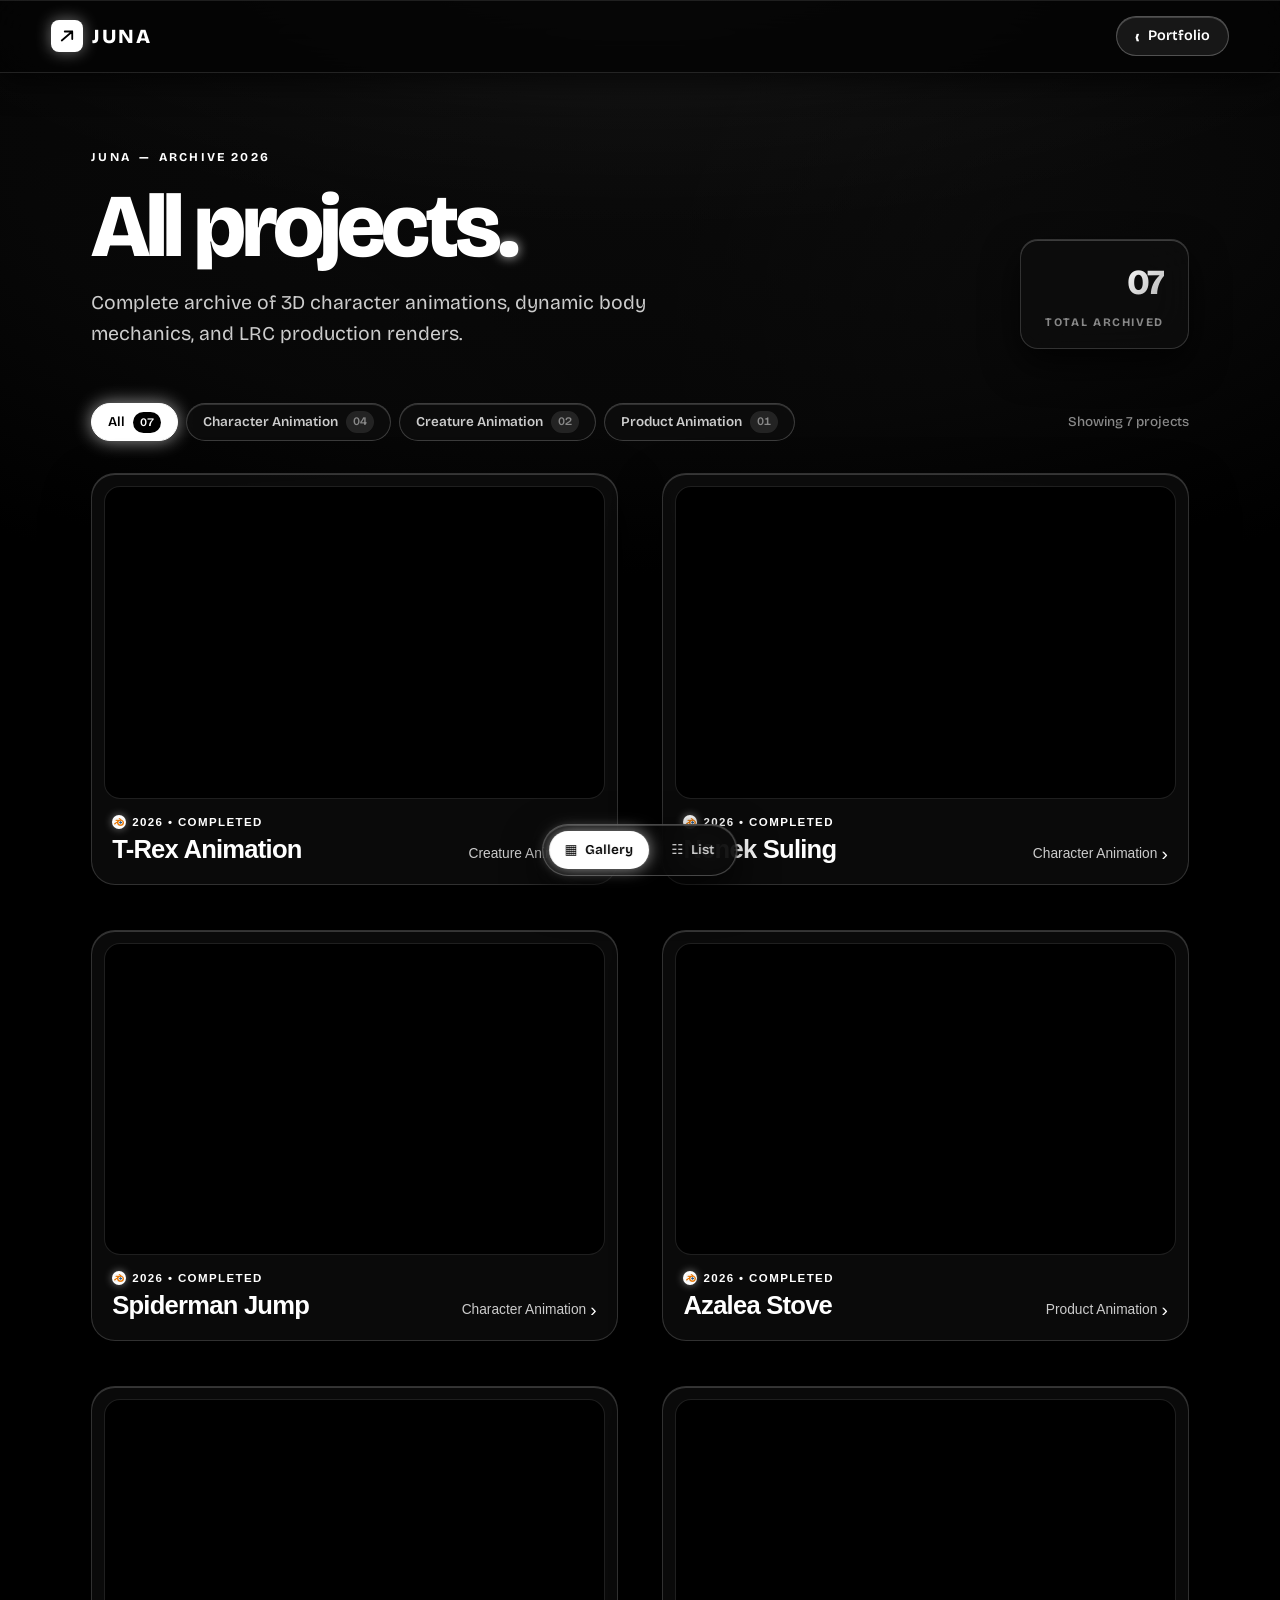
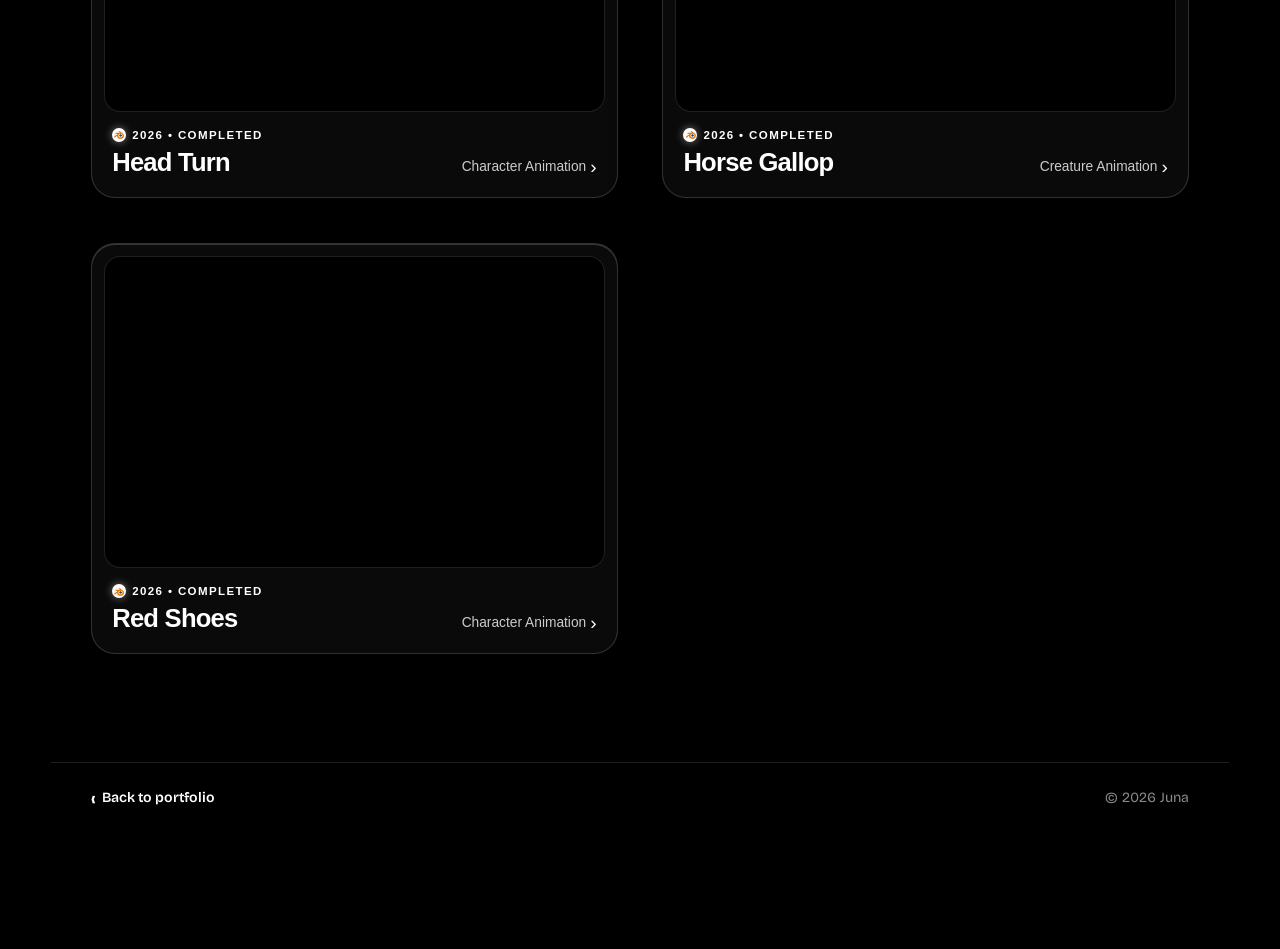
==== commit 404305bc: "Update portfolio design and remove video overlays" ====
--- a/all-project.html
+++ b/all-project.html
@@ -50,7 +50,6 @@
       data-role="Creature Animation" data-video="assets/videos/Trex render.mp4" data-video-viewport="assets/videos/trex render viewport.mp4" data-source="">
       <span class="gallery-art" aria-hidden="true">
         <video class="gallery-video" src="assets/videos/Trex render.mp4" muted loop playsinline preload="metadata"></video>
-        <span class="gallery-play-badge"><svg viewBox="0 0 24 24" width="16" height="16" fill="currentColor"><path d="M8 5v14l11-7z"/></svg></span>
       </span>
       <span class="gallery-card-info">
         <span class="gallery-card-number"><span class="status-dot"></span> 2026 &bull; COMPLETED</span>
@@ -65,7 +64,6 @@
       data-role="Character Animation" data-video="assets/videos/nenek render.mp4" data-video-viewport="assets/videos/nenek render viewport.mp4" data-source="">
       <span class="gallery-art" aria-hidden="true">
         <video class="gallery-video" src="assets/videos/nenek render.mp4" muted loop playsinline preload="metadata"></video>
-        <span class="gallery-play-badge"><svg viewBox="0 0 24 24" width="16" height="16" fill="currentColor"><path d="M8 5v14l11-7z"/></svg></span>
       </span>
       <span class="gallery-card-info">
         <span class="gallery-card-number"><span class="status-dot"></span> 2026 &bull; COMPLETED</span>
@@ -80,7 +78,6 @@
       data-role="Character Animation" data-video="assets/videos/spiderman render.mp4" data-video-viewport="assets/videos/spiderman render viewport.mp4" data-source="">
       <span class="gallery-art" aria-hidden="true">
         <video class="gallery-video" src="assets/videos/spiderman render.mp4" muted loop playsinline preload="metadata"></video>
-        <span class="gallery-play-badge"><svg viewBox="0 0 24 24" width="16" height="16" fill="currentColor"><path d="M8 5v14l11-7z"/></svg></span>
       </span>
       <span class="gallery-card-info">
         <span class="gallery-card-number"><span class="status-dot"></span> 2026 &bull; COMPLETED</span>
@@ -95,7 +92,6 @@
       data-role="Product Animation &bull; Lighting" data-video="assets/videos/azalea kompor.mp4" data-video-viewport="" data-source="">
       <span class="gallery-art" aria-hidden="true">
         <video class="gallery-video" src="assets/videos/azalea kompor.mp4" muted loop playsinline preload="metadata"></video>
-        <span class="gallery-play-badge"><svg viewBox="0 0 24 24" width="16" height="16" fill="currentColor"><path d="M8 5v14l11-7z"/></svg></span>
       </span>
       <span class="gallery-card-info">
         <span class="gallery-card-number"><span class="status-dot"></span> 2026 &bull; COMPLETED</span>
@@ -110,7 +106,6 @@
       data-role="Character Animation" data-video="assets/videos/head turn.mp4" data-video-viewport="" data-source="">
       <span class="gallery-art" aria-hidden="true">
         <video class="gallery-video" src="assets/videos/head turn.mp4" muted loop playsinline preload="metadata"></video>
-        <span class="gallery-play-badge"><svg viewBox="0 0 24 24" width="16" height="16" fill="currentColor"><path d="M8 5v14l11-7z"/></svg></span>
       </span>
       <span class="gallery-card-info">
         <span class="gallery-card-number"><span class="status-dot"></span> 2026 &bull; COMPLETED</span>
@@ -125,7 +120,6 @@
       data-role="Creature Animation" data-video="assets/videos/kuda render.mp4" data-video-viewport="" data-source="">
       <span class="gallery-art" aria-hidden="true">
         <video class="gallery-video" src="assets/videos/kuda render.mp4" muted loop playsinline preload="metadata"></video>
-        <span class="gallery-play-badge"><svg viewBox="0 0 24 24" width="16" height="16" fill="currentColor"><path d="M8 5v14l11-7z"/></svg></span>
       </span>
       <span class="gallery-card-info">
         <span class="gallery-card-number"><span class="status-dot"></span> 2026 &bull; COMPLETED</span>
@@ -140,7 +134,6 @@
       data-role="Character Animation" data-video="assets/videos/red shoes.mp4" data-video-viewport="" data-source="">
       <span class="gallery-art" aria-hidden="true">
         <video class="gallery-video" src="assets/videos/red shoes.mp4" muted loop playsinline preload="metadata"></video>
-        <span class="gallery-play-badge"><svg viewBox="0 0 24 24" width="16" height="16" fill="currentColor"><path d="M8 5v14l11-7z"/></svg></span>
       </span>
       <span class="gallery-card-info">
         <span class="gallery-card-number"><span class="status-dot"></span> 2026 &bull; COMPLETED</span>
--- a/css/style.css
+++ b/css/style.css
@@ -575,28 +575,6 @@
   display: block;
 }
 
-.hero-widget-play {
-  position: absolute;
-  left: 50%;
-  top: 50%;
-  transform: translate(-50%, -50%);
-  width: 48px;
-  height: 48px;
-  border-radius: 50%;
-  background: #ffffff;
-  border: 1px solid #ffffff;
-  color: #000000;
-  display: grid;
-  place-items: center;
-  box-shadow: 0 0 20px rgba(255, 255, 255, 0.6);
-  pointer-events: none;
-  transition: transform .3s ease, box-shadow .3s ease;
-}
-
-.hero-widget:hover .hero-widget-play {
-  transform: translate(-50%, -50%) scale(1.15);
-  box-shadow: 0 0 30px rgba(255, 255, 255, 0.9);
-}
 
 .hero-widget-tag {
   position: absolute;
@@ -1028,24 +1006,6 @@
   border: 1px solid rgba(255, 255, 255, 0.3);
 }
 
-.selected-project-play-icon {
-  position: relative;
-  z-index: 2;
-  width: 28px;
-  height: 28px;
-  border-radius: 50%;
-  background: #ffffff;
-  color: #000000;
-  display: grid;
-  place-items: center;
-  box-shadow: 0 0 14px rgba(255, 255, 255, 0.6);
-  transition: transform .25s ease, box-shadow .25s;
-}
-
-.selected-project:hover .selected-project-play-icon {
-  transform: scale(1.2);
-  box-shadow: 0 0 22px rgba(255, 255, 255, 0.9);
-}
 
 .selected-project-info {
   display: flex;
--- a/css/projects.css
+++ b/css/projects.css
@@ -293,25 +293,6 @@
   transform: scale(1.04);
 }
 
-.gallery-play-badge {
-  position: absolute;
-  right: 14px;
-  bottom: 14px;
-  width: 36px;
-  height: 36px;
-  border-radius: 50%;
-  background: #ffffff;
-  color: #000000;
-  display: grid;
-  place-items: center;
-  box-shadow: 0 0 14px rgba(255, 255, 255, 0.6);
-  transition: transform .3s ease, box-shadow .3s ease;
-}
-
-.gallery-card:hover .gallery-play-badge {
-  transform: scale(1.18);
-  box-shadow: 0 0 24px rgba(255, 255, 255, 0.9);
-}
 
 .gallery-card-info {
   display: grid;
